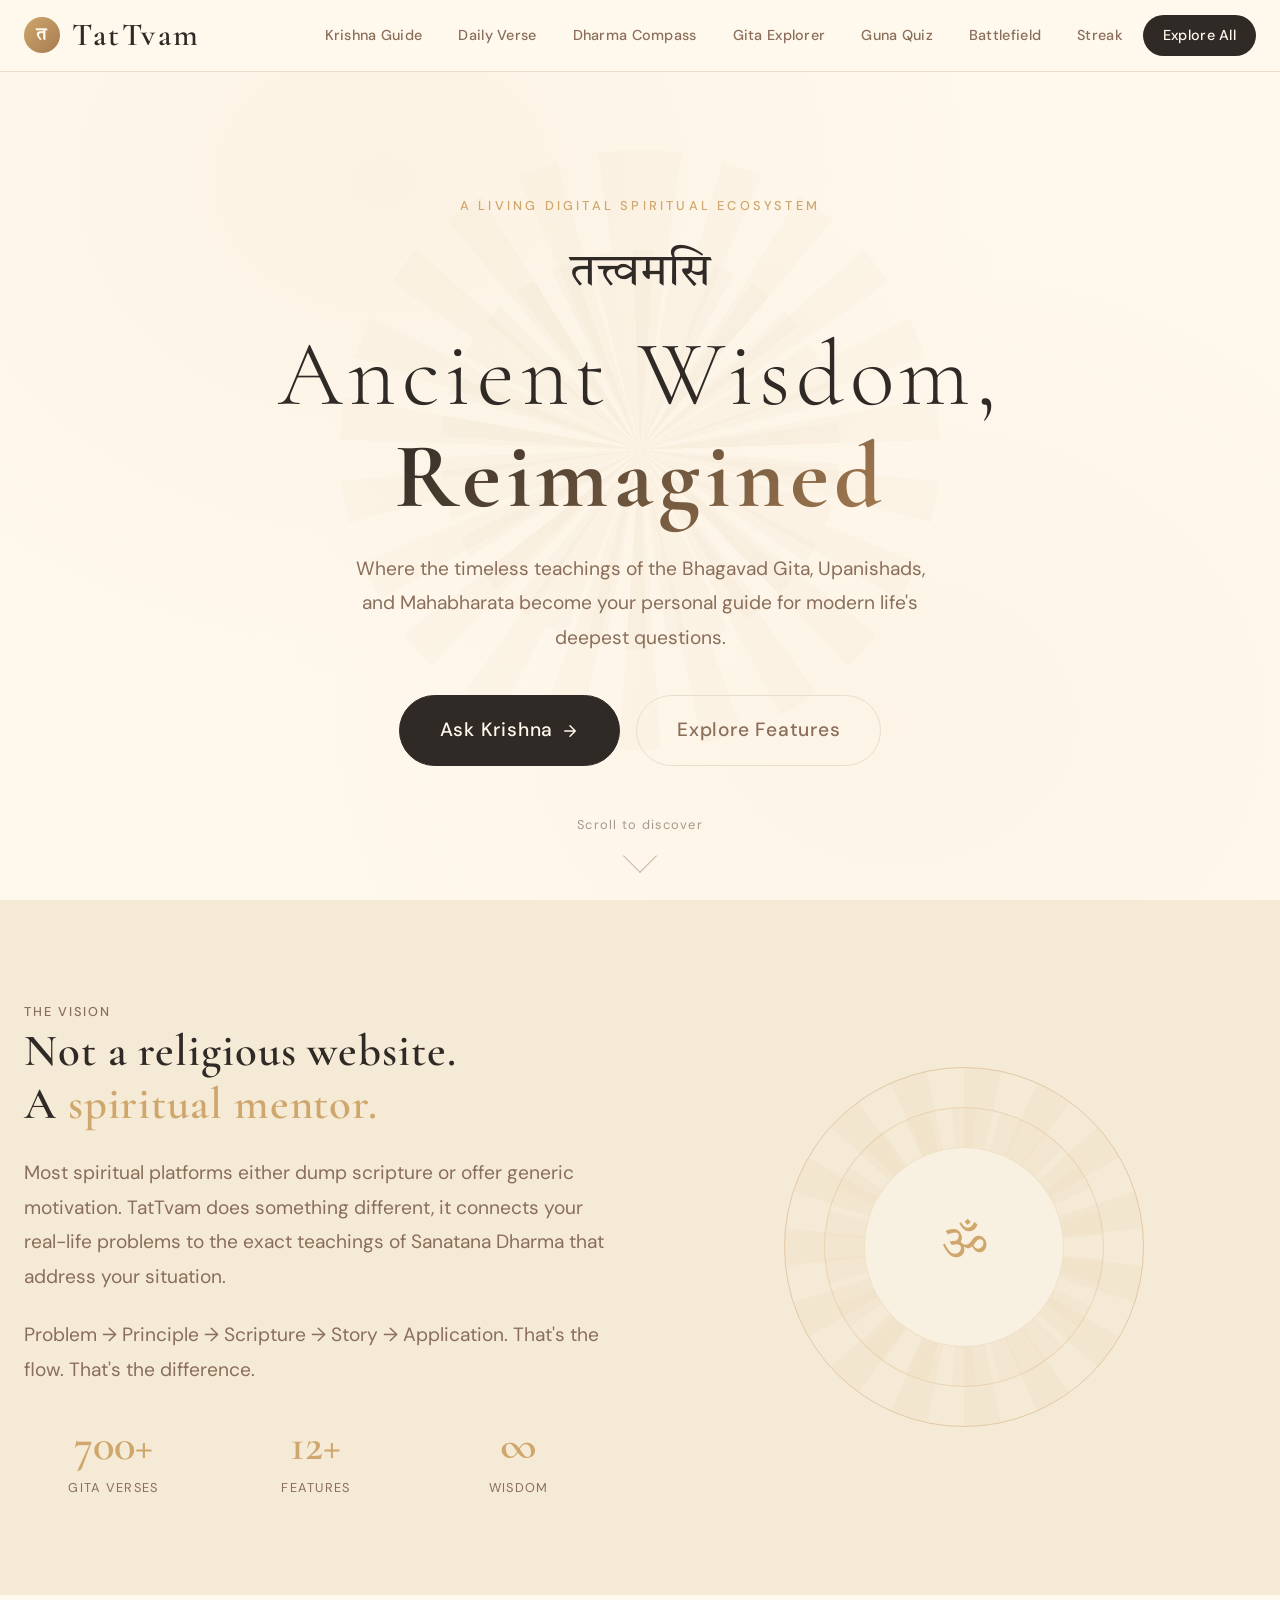
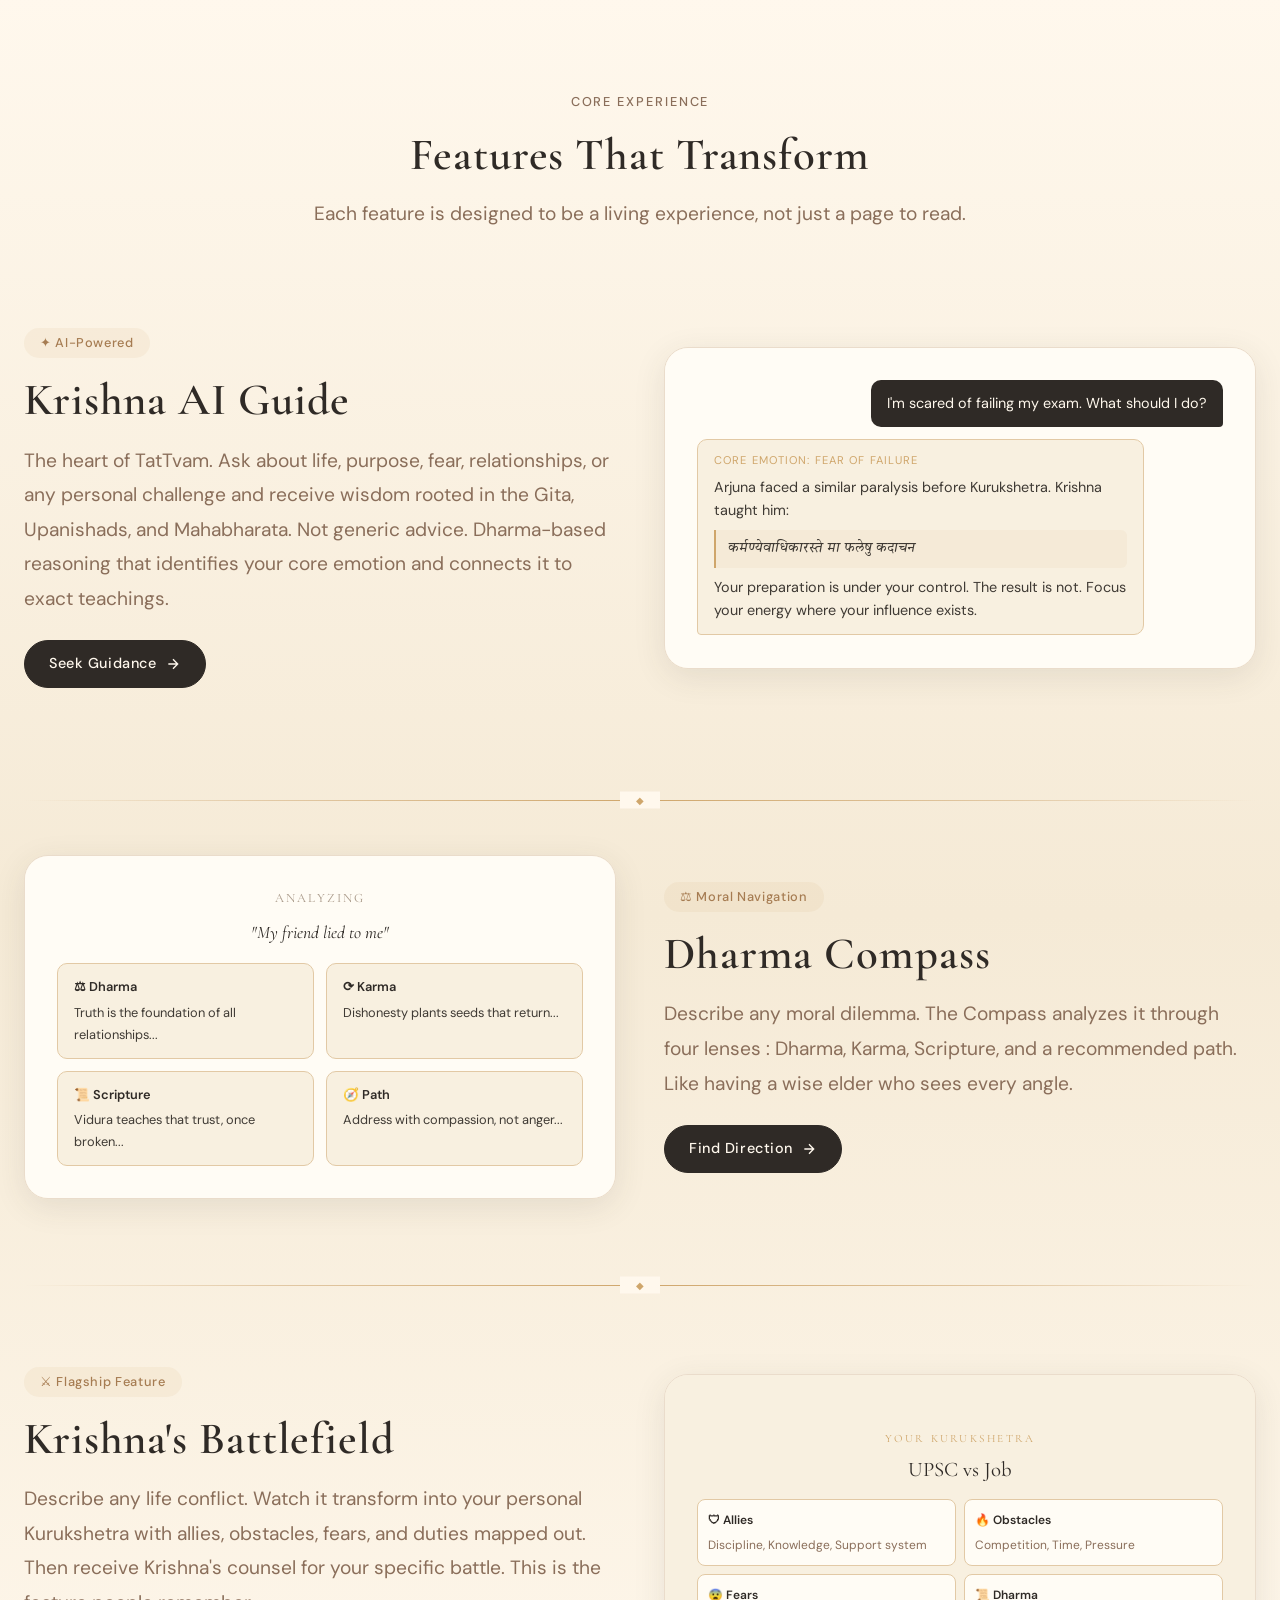
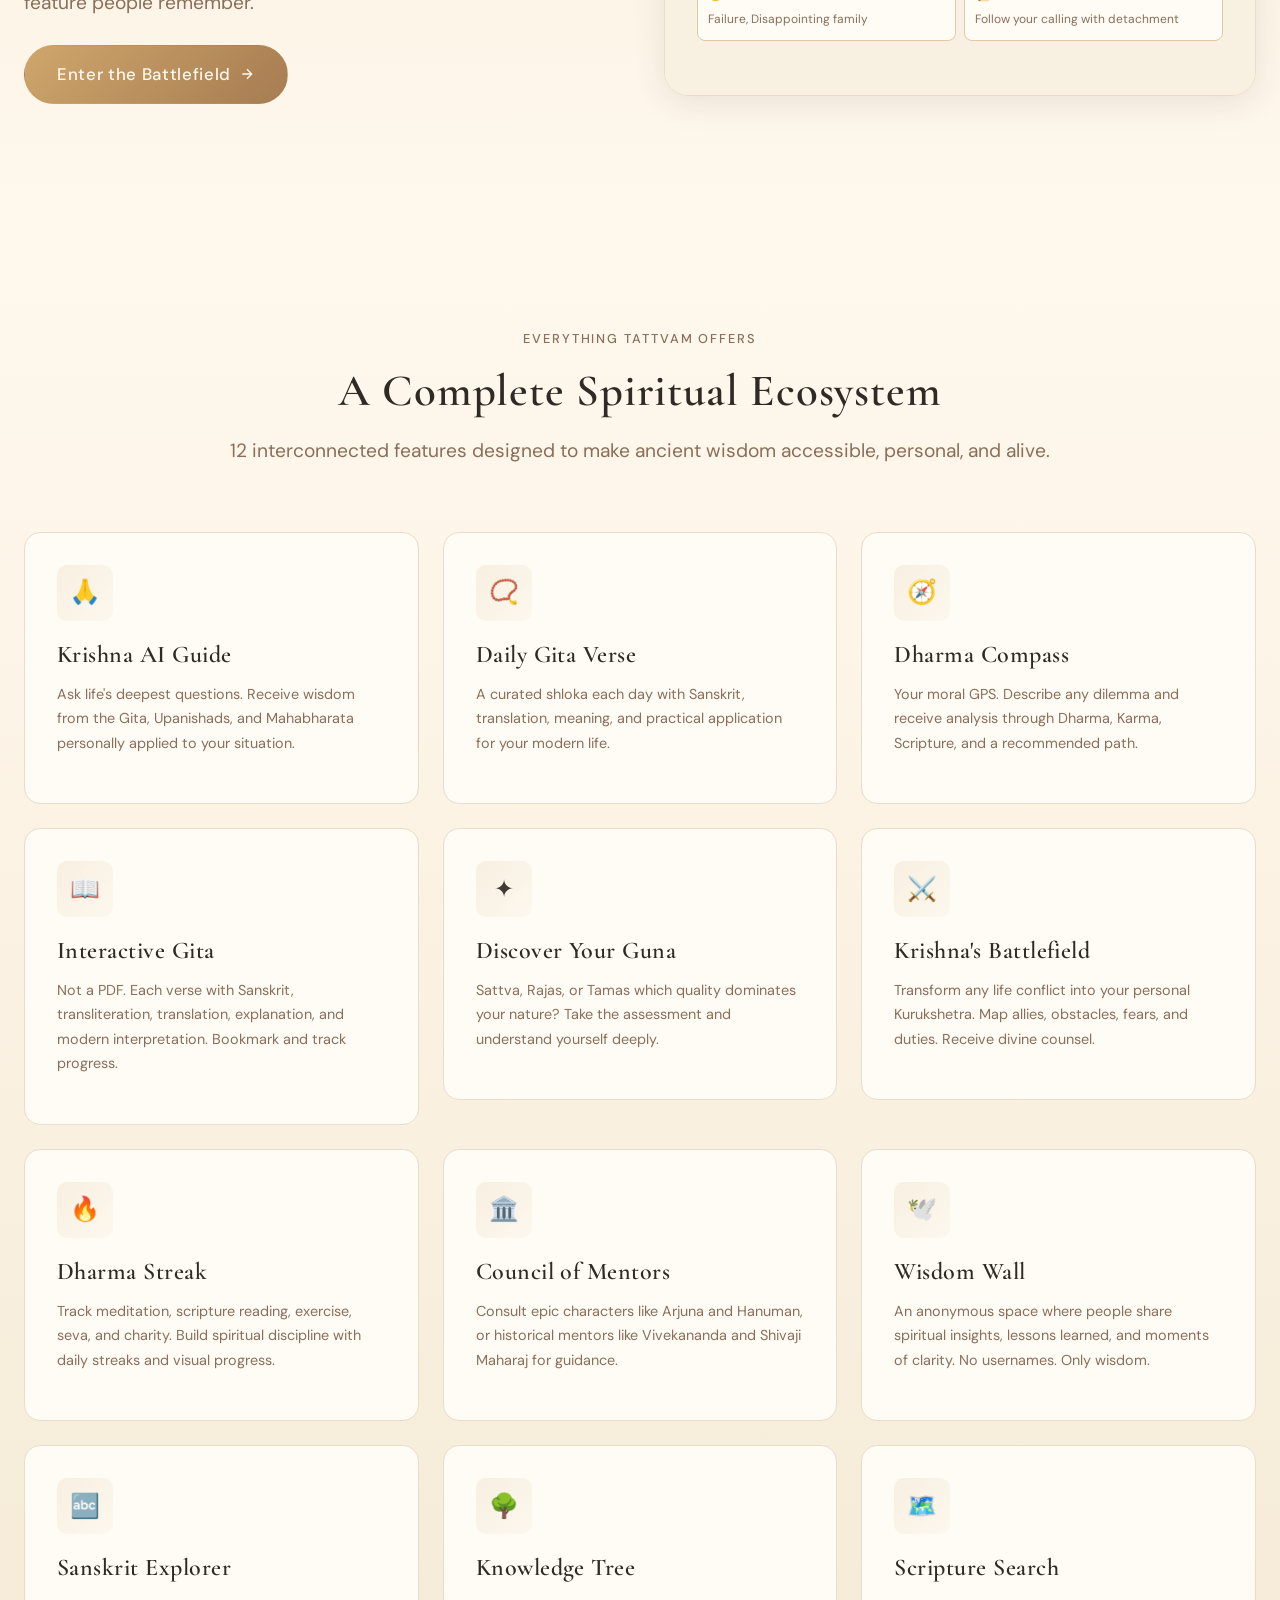
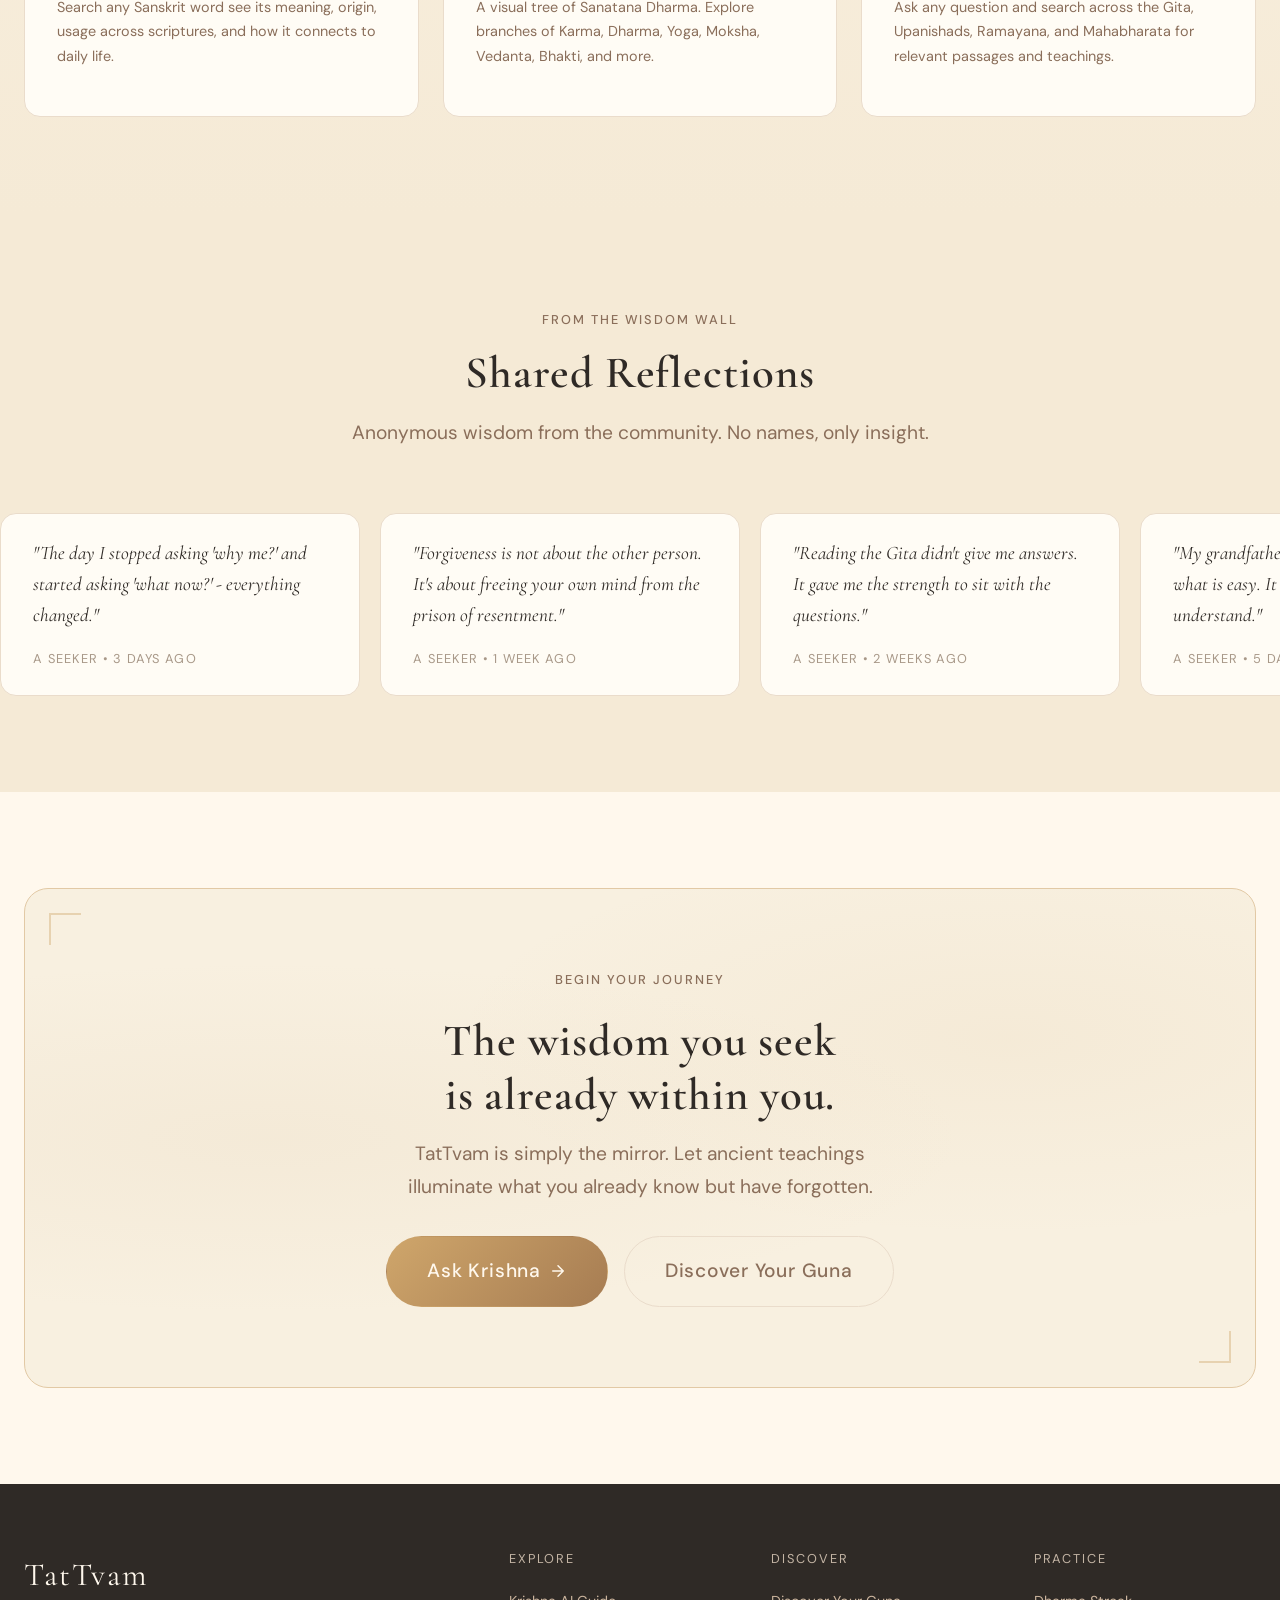
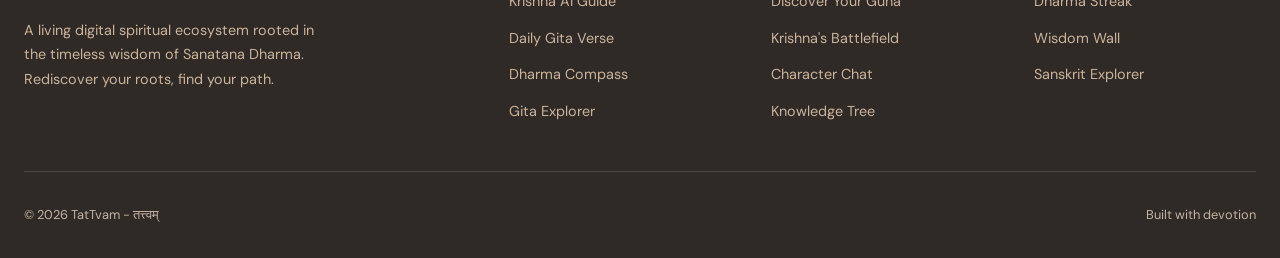
==== index.html @ 43a4ed94 "Trial Phase" ====
<!DOCTYPE html>
<html lang="en">
<head>
  <meta charset="UTF-8">
  <meta name="viewport" content="width=device-width, initial-scale=1.0">
  <title>TatTvam - A Living Digital Spiritual Ecosystem</title>
  <meta name="description" content="Rediscover the timeless wisdom of Sanatana Dharma through AI-powered spiritual guidance, interactive scriptures, and personal growth tools. TatTvam is your spiritual mentor grounded in Hindu philosophy.">
  <link rel="stylesheet" href="css/design-system.css">
  <link rel="stylesheet" href="css/components.css">
  <link rel="stylesheet" href="css/animations.css">
  <link rel="stylesheet" href="css/patterns.css">
  <link rel="stylesheet" href="css/pages/landing.css">
</head>
<body>

  <!-- SVG Filters -->
  <svg style="display:none">
    <filter id="parchment-texture">
      <feTurbulence type="fractalNoise" baseFrequency="0.03" numOctaves="4" seed="1"/>
      <feDiffuseLighting lighting-color="#F8F0E0" surfaceScale="1.5">
        <feDistantLight azimuth="75" elevation="55"/>
      </feDiffuseLighting>
    </filter>
  </svg>

  <!-- Navigation -->
  <nav class="nav" id="mainNav">
    <div class="nav-inner">
      <a href="index.html" class="nav-logo">
        <span class="logo-mark">त</span>
        TatTvam
      </a>
      <div class="nav-links">
        <a href="pages/krishna-guide.html" class="nav-link">Krishna Guide</a>
        <a href="pages/gita-verse.html" class="nav-link">Daily Verse</a>
        <a href="pages/dharma-compass.html" class="nav-link">Dharma Compass</a>
        <a href="pages/gita-explorer.html" class="nav-link">Gita Explorer</a>
        <a href="pages/guna-quiz.html" class="nav-link">Guna Quiz</a>
        <a href="pages/battlefield.html" class="nav-link">Battlefield</a>
        <a href="pages/dharma-streak.html" class="nav-link">Streak</a>
        <a href="#" class="nav-cta">Explore All</a>
      </div>
      <button class="nav-toggle" id="navToggle" aria-label="Toggle navigation">
        <span></span><span></span><span></span>
      </button>
    </div>
  </nav>

  <div class="mobile-menu" id="mobileMenu">
    <a href="pages/krishna-guide.html" class="nav-link">Krishna Guide</a>
    <a href="pages/gita-verse.html" class="nav-link">Daily Verse</a>
    <a href="pages/dharma-compass.html" class="nav-link">Dharma Compass</a>
    <a href="pages/gita-explorer.html" class="nav-link">Gita Explorer</a>
    <a href="pages/guna-quiz.html" class="nav-link">Guna Quiz</a>
    <a href="pages/battlefield.html" class="nav-link">Battlefield</a>
    <a href="pages/dharma-streak.html" class="nav-link">Streak</a>
    <a href="pages/character-chat.html" class="nav-link">Character Chat</a>
    <a href="pages/wisdom-wall.html" class="nav-link">Wisdom Wall</a>
    <a href="pages/sanskrit-explorer.html" class="nav-link">Sanskrit Explorer</a>
    <a href="pages/knowledge-tree.html" class="nav-link">Knowledge Tree</a>
  </div>

  <!-- ============ HERO ============ -->
  <section class="hero" id="hero">
    <div class="hero-mandala"></div>
    <div class="hero-mandala-inner"></div>

    <div class="hero-content">
      <span class="hero-label">A Living Digital Spiritual Ecosystem</span>

      <div class="hero-shloka">
        तत्त्वमसि
      </div>

      <h1 class="hero-title">
        Ancient Wisdom,<br><strong>Reimagined</strong>
      </h1>

      <p class="hero-subtitle">
        Where the timeless teachings of the Bhagavad Gita, Upanishads, and Mahabharata
        become your personal guide for modern life's deepest questions.
      </p>

      <div class="hero-actions">
        <a href="pages/krishna-guide.html" class="btn btn-primary btn-xl btn-round">
          Ask Krishna
          <svg width="18" height="18" viewBox="0 0 24 24" fill="none" stroke="currentColor" stroke-width="2" stroke-linecap="round" stroke-linejoin="round"><path d="M5 12h14M12 5l7 7-7 7"/></svg>
        </a>
        <a href="#features" class="btn btn-ghost btn-xl btn-round">
          Explore Features
        </a>
      </div>
    </div>

    <div class="hero-scroll-hint">
      <span>Scroll to discover</span>
      <div class="scroll-arrow"></div>
    </div>
  </section>

  <!-- ============ PHILOSOPHY ============ -->
  <section class="philosophy-section">
    <div class="container">
      <div class="philosophy-grid reveal">
        <div class="philosophy-text">
          <span class="text-label">The Vision</span>
          <h2>Not a religious website.<br>A <span class="text-gold">spiritual mentor.</span></h2>
          <p>
            Most spiritual platforms either dump scripture or offer generic motivation.
            TatTvam does something different, it connects your real-life problems to the
            exact teachings of Sanatana Dharma that address your situation.
          </p>
          <p>
            Problem → Principle → Scripture → Story → Application.
            That's the flow. That's the difference.
          </p>

          <div class="philosophy-stats">
            <div class="stat-item">
              <div class="stat-number">700+</div>
              <div class="stat-label">Gita Verses</div>
            </div>
            <div class="stat-item">
              <div class="stat-number">12+</div>
              <div class="stat-label">Features</div>
            </div>
            <div class="stat-item">
              <div class="stat-number">∞</div>
              <div class="stat-label">Wisdom</div>
            </div>
          </div>
        </div>

        <div class="philosophy-visual">
          <div class="philosophy-mandala-wrapper">
            <div class="mandala-outer"></div>
            <div class="mandala-middle"></div>
            <div class="mandala-inner">
              <span class="mandala-center-text">ॐ</span>
            </div>
          </div>
        </div>
      </div>
    </div>
  </section>

  <!-- ============ CORE FEATURES HIGHLIGHT ============ -->
  <section class="core-features-section" id="features">
    <div class="container">

      <div class="features-header reveal">
        <span class="text-label">Core Experience</span>
        <h2>Features That Transform</h2>
        <p>Each feature is designed to be a living experience, not just a page to read.</p>
      </div>

      <!-- Krishna AI Guide -->
      <div class="core-feature-row reveal">
        <div class="core-feature-text">
          <span class="core-feature-badge">✦ AI-Powered</span>
          <h3>Krishna AI Guide</h3>
          <p>
            The heart of TatTvam. Ask about life, purpose, fear, relationships, or any personal challenge and receive wisdom rooted in the Gita, Upanishads, and Mahabharata.
            Not generic advice. Dharma-based reasoning that identifies your core
            emotion and connects it to exact teachings.
          </p>
          <a href="pages/krishna-guide.html" class="btn btn-primary btn-round">
            Seek Guidance
            <svg width="16" height="16" viewBox="0 0 24 24" fill="none" stroke="currentColor" stroke-width="2"><path d="M5 12h14M12 5l7 7-7 7"/></svg>
          </a>
        </div>
        <div class="core-feature-preview reveal-right">
          <div class="core-feature-preview-inner">
            <div class="mini-chat">
              <div class="mini-chat-bubble mini-chat-user">
                I'm scared of failing my exam. What should I do?
              </div>
              <div class="mini-chat-bubble mini-chat-ai">
                <div style="font-size: 0.7rem; text-transform: uppercase; letter-spacing: 0.1em; color: var(--color-gold); margin-bottom: 6px;">Core Emotion: Fear of Failure</div>
                Arjuna faced a similar paralysis before Kurukshetra. Krishna taught him:
                <div style="background: rgba(207,166,107,0.08); border-left: 2px solid var(--color-gold); padding: 8px 12px; margin: 8px 0; border-radius: 0 6px 6px 0; font-family: var(--font-sanskrit); font-style: italic; font-size: 0.85rem;">
                  कर्मण्येवाधिकारस्ते मा फलेषु कदाचन
                </div>
                Your preparation is under your control. The result is not. Focus your energy where your influence exists.
              </div>
            </div>
          </div>
        </div>
      </div>

      <div class="divider-temple"></div>

      <!-- Dharma Compass -->
      <div class="core-feature-row reverse reveal">
        <div class="core-feature-text">
          <span class="core-feature-badge">⚖ Moral Navigation</span>
          <h3>Dharma Compass</h3>
          <p>
            Describe any moral dilemma. The Compass analyzes it through four lenses :
            Dharma, Karma, Scripture, and a recommended path.
            Like having a wise elder who sees every angle.
          </p>
          <a href="pages/dharma-compass.html" class="btn btn-primary btn-round">
            Find Direction
            <svg width="16" height="16" viewBox="0 0 24 24" fill="none" stroke="currentColor" stroke-width="2"><path d="M5 12h14M12 5l7 7-7 7"/></svg>
          </a>
        </div>
        <div class="core-feature-preview reveal-left">
          <div class="core-feature-preview-inner">
            <div style="text-align: center; margin-bottom: 16px;">
              <div style="font-family: var(--font-heading); font-size: 0.8rem; text-transform: uppercase; letter-spacing: 0.15em; color: var(--color-text-muted); margin-bottom: 8px;">Analyzing</div>
              <div style="font-family: var(--font-heading); font-size: 1.1rem; color: var(--color-text-dark); font-style: italic;">"My friend lied to me"</div>
            </div>
            <div class="mini-compass">
              <div class="mini-compass-card">
                <div class="mini-compass-card-title">⚖ Dharma</div>
                Truth is the foundation of all relationships...
              </div>
              <div class="mini-compass-card">
                <div class="mini-compass-card-title">⟳ Karma</div>
                Dishonesty plants seeds that return...
              </div>
              <div class="mini-compass-card">
                <div class="mini-compass-card-title">📜 Scripture</div>
                Vidura teaches that trust, once broken...
              </div>
              <div class="mini-compass-card">
                <div class="mini-compass-card-title">🧭 Path</div>
                Address with compassion, not anger...
              </div>
            </div>
          </div>
        </div>
      </div>

      <div class="divider-temple"></div>

      <!-- Krishna's Battlefield -->
      <div class="core-feature-row reveal">
        <div class="core-feature-text">
          <span class="core-feature-badge">⚔ Flagship Feature</span>
          <h3>Krishna's Battlefield</h3>
          <p>
            Describe any life conflict. Watch it transform into your personal Kurukshetra
            with allies, obstacles, fears, and duties mapped out.
            Then receive Krishna's counsel for your specific battle.
            This is the feature people remember.
          </p>
          <a href="pages/battlefield.html" class="btn btn-gold btn-round btn-lg">
            Enter the Battlefield
            <svg width="16" height="16" viewBox="0 0 24 24" fill="none" stroke="currentColor" stroke-width="2"><path d="M5 12h14M12 5l7 7-7 7"/></svg>
          </a>
        </div>
        <div class="core-feature-preview reveal-right">
          <div class="core-feature-preview-inner" style="background: var(--color-parchment);">
            <div style="text-align:center; margin-bottom: 12px;">
              <div style="font-family: var(--font-heading); font-size: 0.7rem; text-transform: uppercase; letter-spacing: 0.2em; color: var(--color-gold);">Your Kurukshetra</div>
              <div style="font-family: var(--font-heading); font-size: 1.3rem; color: var(--color-text-dark); margin-top: 4px;">UPSC vs Job</div>
            </div>
            <div style="display: grid; grid-template-columns: 1fr 1fr; gap: 8px; font-size: 0.75rem;">
              <div style="background: var(--color-warm-white); border: 1px solid var(--color-champagne); border-radius: 8px; padding: 10px;">
                <div style="font-weight: 600; color: var(--color-text-dark); margin-bottom: 4px;">🛡 Allies</div>
                <div style="color: var(--color-text-secondary);">Discipline, Knowledge, Support system</div>
              </div>
              <div style="background: var(--color-warm-white); border: 1px solid var(--color-champagne); border-radius: 8px; padding: 10px;">
                <div style="font-weight: 600; color: var(--color-text-dark); margin-bottom: 4px;">🔥 Obstacles</div>
                <div style="color: var(--color-text-secondary);">Competition, Time, Pressure</div>
              </div>
              <div style="background: var(--color-warm-white); border: 1px solid var(--color-champagne); border-radius: 8px; padding: 10px;">
                <div style="font-weight: 600; color: var(--color-text-dark); margin-bottom: 4px;">😨 Fears</div>
                <div style="color: var(--color-text-secondary);">Failure, Disappointing family</div>
              </div>
              <div style="background: var(--color-warm-white); border: 1px solid var(--color-champagne); border-radius: 8px; padding: 10px;">
                <div style="font-weight: 600; color: var(--color-text-dark); margin-bottom: 4px;">📜 Dharma</div>
                <div style="color: var(--color-text-secondary);">Follow your calling with detachment</div>
              </div>
            </div>
          </div>
        </div>
      </div>

    </div>
  </section>

  <!-- ============ ALL FEATURES GRID ============ -->
  <section class="features-section bg-gradient-warm" id="all-features">
    <div class="container">

      <div class="features-header reveal">
        <span class="text-label">Everything TatTvam Offers</span>
        <h2>A Complete Spiritual Ecosystem</h2>
        <p>12 interconnected features designed to make ancient wisdom accessible, personal, and alive.</p>
      </div>

      <div class="features-grid stagger">
        <a href="pages/krishna-guide.html" class="feature-card-link reveal">
          <div class="card-feature">
            <div class="card-icon">🙏</div>
            <h4 class="card-title">Krishna AI Guide</h4>
            <p class="card-desc">Ask life's deepest questions. Receive wisdom from the Gita, Upanishads, and Mahabharata personally applied to your situation.</p>
          </div>
        </a>

        <a href="pages/gita-verse.html" class="feature-card-link reveal">
          <div class="card-feature">
            <div class="card-icon">📿</div>
            <h4 class="card-title">Daily Gita Verse</h4>
            <p class="card-desc">A curated shloka each day with Sanskrit, translation, meaning, and practical application for your modern life.</p>
          </div>
        </a>

        <a href="pages/dharma-compass.html" class="feature-card-link reveal">
          <div class="card-feature">
            <div class="card-icon">🧭</div>
            <h4 class="card-title">Dharma Compass</h4>
            <p class="card-desc">Your moral GPS. Describe any dilemma and receive analysis through Dharma, Karma, Scripture, and a recommended path.</p>
          </div>
        </a>

        <a href="pages/gita-explorer.html" class="feature-card-link reveal">
          <div class="card-feature">
            <div class="card-icon">📖</div>
            <h4 class="card-title">Interactive Gita</h4>
            <p class="card-desc">Not a PDF. Each verse with Sanskrit, transliteration, translation, explanation, and modern interpretation. Bookmark and track progress.</p>
          </div>
        </a>

        <a href="pages/guna-quiz.html" class="feature-card-link reveal">
          <div class="card-feature">
            <div class="card-icon">✦</div>
            <h4 class="card-title">Discover Your Guna</h4>
            <p class="card-desc">Sattva, Rajas, or Tamas which quality dominates your nature? Take the assessment and understand yourself deeply.</p>
          </div>
        </a>

        <a href="pages/battlefield.html" class="feature-card-link reveal">
          <div class="card-feature">
            <div class="card-icon">⚔️</div>
            <h4 class="card-title">Krishna's Battlefield</h4>
            <p class="card-desc">Transform any life conflict into your personal Kurukshetra. Map allies, obstacles, fears, and duties. Receive divine counsel.</p>
          </div>
        </a>

        <a href="pages/dharma-streak.html" class="feature-card-link reveal">
          <div class="card-feature">
            <div class="card-icon">🔥</div>
            <h4 class="card-title">Dharma Streak</h4>
            <p class="card-desc">Track meditation, scripture reading, exercise, seva, and charity. Build spiritual discipline with daily streaks and visual progress.</p>
          </div>
        </a>

        <a href="pages/character-chat.html" class="feature-card-link reveal">
          <div class="card-feature">
            <div class="card-icon">🏛️</div>
            <h4 class="card-title">Council of Mentors</h4>
            <p class="card-desc">Consult epic characters like Arjuna and Hanuman, or historical mentors like Vivekananda and Shivaji Maharaj for guidance.</p>
          </div>
        </a>

        <a href="pages/wisdom-wall.html" class="feature-card-link reveal">
          <div class="card-feature">
            <div class="card-icon">🕊️</div>
            <h4 class="card-title">Wisdom Wall</h4>
            <p class="card-desc">An anonymous space where people share spiritual insights, lessons learned, and moments of clarity. No usernames. Only wisdom.</p>
          </div>
        </a>

        <a href="pages/sanskrit-explorer.html" class="feature-card-link reveal">
          <div class="card-feature">
            <div class="card-icon">🔤</div>
            <h4 class="card-title">Sanskrit Explorer</h4>
            <p class="card-desc">Search any Sanskrit word see its meaning, origin, usage across scriptures, and how it connects to daily life.</p>
          </div>
        </a>

        <a href="pages/knowledge-tree.html" class="feature-card-link reveal">
          <div class="card-feature">
            <div class="card-icon">🌳</div>
            <h4 class="card-title">Knowledge Tree</h4>
            <p class="card-desc">A visual tree of Sanatana Dharma. Explore branches of Karma, Dharma, Yoga, Moksha, Vedanta, Bhakti, and more.</p>
          </div>
        </a>

        <a href="pages/gita-explorer.html" class="feature-card-link reveal">
          <div class="card-feature">
            <div class="card-icon">🗺️</div>
            <h4 class="card-title">Scripture Search</h4>
            <p class="card-desc">Ask any question and search across the Gita, Upanishads, Ramayana, and Mahabharata for relevant passages and teachings.</p>
          </div>
        </a>
      </div>

    </div>
  </section>

  <!-- ============ WISDOM WALL PREVIEW ============ -->
  <section class="wisdom-preview">
    <div class="container" style="margin-bottom: var(--space-8);">
      <div class="features-header reveal">
        <span class="text-label">From the Wisdom Wall</span>
        <h2>Shared Reflections</h2>
        <p>Anonymous wisdom from the community. No names, only insight.</p>
      </div>
    </div>

    <div class="wisdom-scroll">
      <div class="wisdom-preview-card">
        <p>"The day I stopped asking 'why me?' and started asking 'what now?' - everything changed."</p>
        <span class="wisdom-meta">A seeker • 3 days ago</span>
      </div>
      <div class="wisdom-preview-card">
        <p>"Forgiveness is not about the other person. It's about freeing your own mind from the prison of resentment."</p>
        <span class="wisdom-meta">A seeker • 1 week ago</span>
      </div>
      <div class="wisdom-preview-card">
        <p>"Reading the Gita didn't give me answers. It gave me the strength to sit with the questions."</p>
        <span class="wisdom-meta">A seeker • 2 weeks ago</span>
      </div>
      <div class="wisdom-preview-card">
        <p>"My grandfather said: 'Dharma is not what is easy. It is what is right.' I finally understand."</p>
        <span class="wisdom-meta">A seeker • 5 days ago</span>
      </div>
      <div class="wisdom-preview-card">
        <p>"I used to think detachment meant not caring. Now I know it means caring without clinging."</p>
        <span class="wisdom-meta">A seeker • 4 days ago</span>
      </div>
      <div class="wisdom-preview-card">
        <p>"The biggest battle is not outside. It's the one between who you are and who you're afraid to become."</p>
        <span class="wisdom-meta">A seeker • 1 week ago</span>
      </div>
      <div class="wisdom-preview-card">
        <p>"Meditation taught me that silence is not empty. It's full of answers you're too busy to hear."</p>
        <span class="wisdom-meta">A seeker • 6 days ago</span>
      </div>
      <div class="wisdom-preview-card">
        <p>"Serve without counting. Give without remembering. Receive without forgetting. That is Karma Yoga."</p>
        <span class="wisdom-meta">A seeker • 2 days ago</span>
      </div>
      <!-- Duplicate for infinite scroll -->
      <div class="wisdom-preview-card">
        <p>"The day I stopped asking 'why me?' and started asking 'what now?' - everything changed."</p>
        <span class="wisdom-meta">A seeker • 3 days ago</span>
      </div>
      <div class="wisdom-preview-card">
        <p>"Forgiveness is not about the other person. It's about freeing your own mind from the prison of resentment."</p>
        <span class="wisdom-meta">A seeker • 1 week ago</span>
      </div>
      <div class="wisdom-preview-card">
        <p>"Reading the Gita didn't give me answers. It gave me the strength to sit with the questions."</p>
        <span class="wisdom-meta">A seeker • 2 weeks ago</span>
      </div>
      <div class="wisdom-preview-card">
        <p>"My grandfather said: 'Dharma is not what is easy. It is what is right.' I finally understand."</p>
        <span class="wisdom-meta">A seeker • 5 days ago</span>
      </div>
      <div class="wisdom-preview-card">
        <p>"I used to think detachment meant not caring. Now I know it means caring without clinging."</p>
        <span class="wisdom-meta">A seeker • 4 days ago</span>
      </div>
      <div class="wisdom-preview-card">
        <p>"The biggest battle is not outside. It's the one between who you are and who you're afraid to become."</p>
        <span class="wisdom-meta">A seeker • 1 week ago</span>
      </div>
      <div class="wisdom-preview-card">
        <p>"Meditation taught me that silence is not empty. It's full of answers you're too busy to hear."</p>
        <span class="wisdom-meta">A seeker • 6 days ago</span>
      </div>
      <div class="wisdom-preview-card">
        <p>"Serve without counting. Give without remembering. Receive without forgetting. That is Karma Yoga."</p>
        <span class="wisdom-meta">A seeker • 2 days ago</span>
      </div>
    </div>
  </section>

  <!-- ============ CTA ============ -->
  <section class="cta-section">
    <div class="container">
      <div class="cta-card reveal-scale">
        <span class="text-label" style="margin-bottom: var(--space-6); display: block;">Begin Your Journey</span>
        <h2>The wisdom you seek<br>is already within you.</h2>
        <p>TatTvam is simply the mirror. Let ancient teachings illuminate what you already know but have forgotten.</p>
        <div style="display: flex; gap: var(--space-4); justify-content: center; flex-wrap: wrap;">
          <a href="pages/krishna-guide.html" class="btn btn-gold btn-xl btn-round">
            Ask Krishna
            <svg width="18" height="18" viewBox="0 0 24 24" fill="none" stroke="currentColor" stroke-width="2" stroke-linecap="round" stroke-linejoin="round"><path d="M5 12h14M12 5l7 7-7 7"/></svg>
          </a>
          <a href="pages/guna-quiz.html" class="btn btn-ghost btn-xl btn-round">
            Discover Your Guna
          </a>
        </div>
      </div>
    </div>
  </section>

  <!-- ============ FOOTER ============ -->
  <footer class="footer">
    <div class="container">
      <div class="footer-grid">
        <div>
          <div class="footer-brand">TatTvam</div>
          <p class="footer-desc">A living digital spiritual ecosystem rooted in the timeless wisdom of Sanatana Dharma. Rediscover your roots, find your path.</p>
        </div>
        <div>
          <div class="footer-heading">Explore</div>
          <div class="footer-links">
            <a href="pages/krishna-guide.html">Krishna AI Guide</a>
            <a href="pages/gita-verse.html">Daily Gita Verse</a>
            <a href="pages/dharma-compass.html">Dharma Compass</a>
            <a href="pages/gita-explorer.html">Gita Explorer</a>
          </div>
        </div>
        <div>
          <div class="footer-heading">Discover</div>
          <div class="footer-links">
            <a href="pages/guna-quiz.html">Discover Your Guna</a>
            <a href="pages/battlefield.html">Krishna's Battlefield</a>
            <a href="pages/character-chat.html">Character Chat</a>
            <a href="pages/knowledge-tree.html">Knowledge Tree</a>
          </div>
        </div>
        <div>
          <div class="footer-heading">Practice</div>
          <div class="footer-links">
            <a href="pages/dharma-streak.html">Dharma Streak</a>
            <a href="pages/wisdom-wall.html">Wisdom Wall</a>
            <a href="pages/sanskrit-explorer.html">Sanskrit Explorer</a>
          </div>
        </div>
      </div>
      <div class="footer-bottom">
        <span>© 2026 TatTvam - तत्त्वम्</span>
        <span>Built with devotion</span>
      </div>
    </div>
  </footer>

  <script src="js/app.js"></script>
</body>
</html>
---- css/design-system.css ----
/* =============================================
   TATTVAM — Design System
   A Living Digital Spiritual Ecosystem
   ============================================= */

@import url('https://fonts.googleapis.com/css2?family=Cormorant+Garamond:ital,wght@0,300;0,400;0,500;0,600;0,700;1,300;1,400;1,500&family=DM+Sans:ital,wght@0,300;0,400;0,500;0,700;1,400&family=Tiro+Devanagari+Sanskrit:ital@0;1&display=swap');

/* ——— Root Design Tokens ——— */
:root {
  /* Backgrounds */
  --color-cream: #FFF8ED;
  --color-ivory: #F5EAD6;
  --color-linen: #F0E6D4;
  --color-parchment: #F8F0E0;
  --color-warm-white: #FFFCF5;

  /* Accents */
  --color-sandstone: #CBB49D;
  --color-champagne: #E2C9A5;
  --color-gold: #CFA66B;
  --color-bronze: #A67C52;
  --color-saffron: #D4943A;
  --color-terracotta: #C07850;

  /* Text */
  --color-text-primary: #3F3A34;
  --color-text-secondary: #8A6E5A;
  --color-text-dark: #2F2A26;
  --color-text-muted: #A89888;
  --color-text-light: #C4B5A5;

  /* Borders & Separators */
  --color-border-light: #EADCCB;
  --color-border-medium: #E2C9A5;
  --color-border-accent: #CBB49D;

  /* Functional */
  --color-success: #7A9E6A;
  --color-warning: #D4943A;
  --color-error: #C07850;

  /* Typography */
  --font-heading: 'Cormorant Garamond', 'Georgia', serif;
  --font-body: 'DM Sans', 'Helvetica Neue', sans-serif;
  --font-sanskrit: 'Tiro Devanagari Sanskrit', 'Noto Serif Devanagari', serif;

  /* Font sizes — fluid scale */
  --text-xs: clamp(0.7rem, 0.65rem + 0.25vw, 0.8rem);
  --text-sm: clamp(0.8rem, 0.75rem + 0.25vw, 0.9rem);
  --text-base: clamp(0.95rem, 0.9rem + 0.25vw, 1.05rem);
  --text-md: clamp(1.05rem, 1rem + 0.3vw, 1.2rem);
  --text-lg: clamp(1.2rem, 1.1rem + 0.5vw, 1.5rem);
  --text-xl: clamp(1.5rem, 1.3rem + 1vw, 2rem);
  --text-2xl: clamp(2rem, 1.7rem + 1.5vw, 2.8rem);
  --text-3xl: clamp(2.5rem, 2rem + 2.5vw, 4rem);
  --text-4xl: clamp(3rem, 2.5rem + 3vw, 5rem);
  --text-hero: clamp(3.5rem, 3rem + 3.5vw, 6rem);

  /* Spacing — 4px base grid */
  --space-1: 0.25rem;
  --space-2: 0.5rem;
  --space-3: 0.75rem;
  --space-4: 1rem;
  --space-5: 1.25rem;
  --space-6: 1.5rem;
  --space-8: 2rem;
  --space-10: 2.5rem;
  --space-12: 3rem;
  --space-16: 4rem;
  --space-20: 5rem;
  --space-24: 6rem;
  --space-32: 8rem;

  /* Border Radius */
  --radius-sm: 6px;
  --radius-md: 10px;
  --radius-lg: 16px;
  --radius-xl: 24px;
  --radius-full: 9999px;

  /* Shadows — warm undertone */
  --shadow-xs: 0 1px 3px rgba(63, 58, 52, 0.04);
  --shadow-sm: 0 2px 8px rgba(63, 58, 52, 0.06);
  --shadow-md: 0 4px 16px rgba(63, 58, 52, 0.08);
  --shadow-lg: 0 8px 32px rgba(63, 58, 52, 0.1);
  --shadow-xl: 0 16px 48px rgba(63, 58, 52, 0.12);
  --shadow-gold: 0 4px 20px rgba(207, 166, 107, 0.2);
  --shadow-inner: inset 0 2px 4px rgba(63, 58, 52, 0.04);
  --shadow-inner-gold: inset 0 0 30px rgba(207, 166, 107, 0.05);

  /* Easing */
  --ease-out-expo: cubic-bezier(0.16, 1, 0.3, 1);
  --ease-out-quart: cubic-bezier(0.25, 1, 0.5, 1);
  --ease-in-out: cubic-bezier(0.4, 0, 0.2, 1);
  --ease-spring: cubic-bezier(0.34, 1.56, 0.64, 1);

  /* Transitions */
  --transition-fast: 0.2s var(--ease-out-quart);
  --transition-base: 0.35s var(--ease-out-expo);
  --transition-slow: 0.6s var(--ease-out-expo);
  --transition-glacial: 1s var(--ease-out-expo);

  /* Z-index scale */
  --z-base: 0;
  --z-elevated: 10;
  --z-sticky: 100;
  --z-overlay: 500;
  --z-modal: 1000;
  --z-toast: 1500;

  /* Layout */
  --max-width: 1280px;
  --max-width-narrow: 800px;
  --max-width-wide: 1440px;
  --nav-height: 72px;
}

/* ——— Reset & Base ——— */
*,
*::before,
*::after {
  margin: 0;
  padding: 0;
  box-sizing: border-box;
}

html {
  scroll-behavior: smooth;
  -webkit-font-smoothing: antialiased;
  -moz-osx-font-smoothing: grayscale;
  text-rendering: optimizeLegibility;
}

body {
  font-family: var(--font-body);
  font-size: var(--text-base);
  font-weight: 400;
  color: var(--color-text-primary);
  background-color: var(--color-cream);
  line-height: 1.7;
  overflow-x: hidden;
  min-height: 100vh;
}

img,
video {
  max-width: 100%;
  height: auto;
  display: block;
}

a {
  color: var(--color-bronze);
  text-decoration: none;
  transition: color var(--transition-fast);
}

a:hover {
  color: var(--color-gold);
}

ul, ol {
  list-style: none;
}

button {
  font-family: inherit;
  cursor: pointer;
  border: none;
  background: none;
  font-size: inherit;
}

input,
textarea,
select {
  font-family: inherit;
  font-size: inherit;
  color: inherit;
}

::selection {
  background-color: rgba(207, 166, 107, 0.25);
  color: var(--color-text-dark);
}

/* ——— Typography ——— */
h1, h2, h3, h4, h5, h6 {
  font-family: var(--font-heading);
  color: var(--color-text-dark);
  line-height: 1.2;
  letter-spacing: 0.02em;
  font-weight: 600;
}

h1 { font-size: var(--text-3xl); }
h2 { font-size: var(--text-2xl); }
h3 { font-size: var(--text-xl); }
h4 { font-size: var(--text-lg); }
h5 { font-size: var(--text-md); }
h6 { font-size: var(--text-base); }

p {
  margin-bottom: var(--space-4);
  max-width: 68ch;
}

.text-inscription {
  font-family: var(--font-heading);
  text-transform: uppercase;
  letter-spacing: 0.2em;
  font-weight: 300;
  color: var(--color-text-dark);
}

.text-sanskrit {
  font-family: var(--font-sanskrit);
  font-style: italic;
  color: var(--color-text-secondary);
  font-size: 1.15em;
  line-height: 1.8;
}

.text-shloka {
  font-family: var(--font-sanskrit);
  font-size: var(--text-xl);
  line-height: 1.6;
  color: var(--color-text-dark);
  text-align: center;
  letter-spacing: 0.01em;
}

.text-muted {
  color: var(--color-text-muted);
  font-size: var(--text-sm);
}

.text-label {
  font-family: var(--font-body);
  text-transform: uppercase;
  letter-spacing: 0.15em;
  font-size: var(--text-xs);
  font-weight: 500;
  color: var(--color-text-secondary);
}

.text-gold {
  color: var(--color-gold);
}

.text-center { text-align: center; }

/* ——— Layout Utilities ——— */
.container {
  width: 100%;
  max-width: var(--max-width);
  margin: 0 auto;
  padding: 0 var(--space-6);
}

.container-narrow {
  max-width: var(--max-width-narrow);
}

.container-wide {
  max-width: var(--max-width-wide);
}

.section {
  padding: var(--space-24) 0;
}

.section-sm {
  padding: var(--space-16) 0;
}

.flex {
  display: flex;
}

.flex-center {
  display: flex;
  align-items: center;
  justify-content: center;
}

.flex-between {
  display: flex;
  align-items: center;
  justify-content: space-between;
}

.flex-col {
  flex-direction: column;
}

.flex-wrap {
  flex-wrap: wrap;
}

.gap-1 { gap: var(--space-1); }
.gap-2 { gap: var(--space-2); }
.gap-3 { gap: var(--space-3); }
.gap-4 { gap: var(--space-4); }
.gap-6 { gap: var(--space-6); }
.gap-8 { gap: var(--space-8); }
.gap-12 { gap: var(--space-12); }

.grid {
  display: grid;
}

.grid-2 {
  grid-template-columns: repeat(2, 1fr);
}

.grid-3 {
  grid-template-columns: repeat(3, 1fr);
}

.grid-4 {
  grid-template-columns: repeat(4, 1fr);
}

.grid-auto {
  grid-template-columns: repeat(auto-fill, minmax(300px, 1fr));
}

/* ——— Scrollbar ——— */
::-webkit-scrollbar {
  width: 8px;
}

::-webkit-scrollbar-track {
  background: var(--color-linen);
}

::-webkit-scrollbar-thumb {
  background: var(--color-sandstone);
  border-radius: var(--radius-full);
}

::-webkit-scrollbar-thumb:hover {
  background: var(--color-bronze);
}

/* ——— Accessibility ——— */
@media (prefers-reduced-motion: reduce) {
  *,
  *::before,
  *::after {
    animation-duration: 0.01ms !important;
    animation-iteration-count: 1 !important;
    transition-duration: 0.01ms !important;
    scroll-behavior: auto !important;
  }
}

.sr-only {
  position: absolute;
  width: 1px;
  height: 1px;
  padding: 0;
  margin: -1px;
  overflow: hidden;
  clip: rect(0, 0, 0, 0);
  white-space: nowrap;
  border-width: 0;
}

/* ——— Responsive ——— */
@media (max-width: 1024px) {
  .grid-4 {
    grid-template-columns: repeat(2, 1fr);
  }
  .grid-3 {
    grid-template-columns: repeat(2, 1fr);
  }
}

@media (max-width: 768px) {
  .grid-4,
  .grid-3,
  .grid-2 {
    grid-template-columns: 1fr;
  }

  .container {
    padding: 0 var(--space-4);
  }

  .section {
    padding: var(--space-16) 0;
  }

  :root {
    --nav-height: 64px;
  }

  .hide-mobile {
    display: none !important;
  }
}

@media (max-width: 480px) {
  .section {
    padding: var(--space-12) 0;
  }
}
---- css/components.css ----
/* =============================================
   TATTVAM — Component Library
   Reusable UI Components
   ============================================= */

/* ——— Navigation ——— */
.nav {
  position: fixed;
  top: 0;
  left: 0;
  right: 0;
  height: var(--nav-height);
  background: rgba(255, 248, 237, 0.85);
  backdrop-filter: blur(20px);
  -webkit-backdrop-filter: blur(20px);
  border-bottom: 1px solid var(--color-border-light);
  z-index: var(--z-sticky);
  transition: all var(--transition-base);
}

.nav.scrolled {
  box-shadow: var(--shadow-sm);
  background: rgba(255, 248, 237, 0.95);
}

.nav-inner {
  max-width: var(--max-width-wide);
  margin: 0 auto;
  padding: 0 var(--space-6);
  height: 100%;
  display: flex;
  align-items: center;
  justify-content: space-between;
}

.nav-logo {
  font-family: var(--font-heading);
  font-size: var(--text-xl);
  font-weight: 600;
  color: var(--color-text-dark);
  letter-spacing: 0.08em;
  text-decoration: none;
  display: flex;
  align-items: center;
  gap: var(--space-3);
}

.nav-logo .logo-mark {
  width: 36px;
  height: 36px;
  background: linear-gradient(135deg, var(--color-gold), var(--color-bronze));
  border-radius: 50%;
  display: flex;
  align-items: center;
  justify-content: center;
  font-family: var(--font-sanskrit);
  font-size: 1.1rem;
  color: var(--color-cream);
  font-style: normal;
}

.nav-links {
  display: flex;
  align-items: center;
  gap: var(--space-1);
}

.nav-link {
  padding: var(--space-2) var(--space-4);
  font-size: var(--text-sm);
  font-weight: 500;
  color: var(--color-text-secondary);
  border-radius: var(--radius-md);
  transition: all var(--transition-fast);
  text-decoration: none;
  letter-spacing: 0.02em;
}

.nav-link:hover {
  color: var(--color-text-dark);
  background: rgba(207, 166, 107, 0.08);
}

.nav-link.active {
  color: var(--color-text-dark);
  background: rgba(207, 166, 107, 0.12);
}

.nav-cta {
  padding: var(--space-2) var(--space-5);
  background: var(--color-text-dark);
  color: var(--color-cream);
  font-size: var(--text-sm);
  font-weight: 500;
  border-radius: var(--radius-full);
  transition: all var(--transition-base);
  text-decoration: none;
  letter-spacing: 0.02em;
}

.nav-cta:hover {
  background: var(--color-gold);
  color: var(--color-cream);
  box-shadow: var(--shadow-gold);
}

/* Mobile nav */
.nav-toggle {
  display: none;
  width: 40px;
  height: 40px;
  align-items: center;
  justify-content: center;
  flex-direction: column;
  gap: 5px;
  cursor: pointer;
  background: none;
  border: none;
}

.nav-toggle span {
  display: block;
  width: 22px;
  height: 2px;
  background: var(--color-text-dark);
  border-radius: 2px;
  transition: all var(--transition-fast);
}

.nav-toggle.active span:nth-child(1) {
  transform: rotate(45deg) translate(5px, 5px);
}

.nav-toggle.active span:nth-child(2) {
  opacity: 0;
}

.nav-toggle.active span:nth-child(3) {
  transform: rotate(-45deg) translate(5px, -5px);
}

.mobile-menu {
  display: none;
  position: fixed;
  top: var(--nav-height);
  left: 0;
  right: 0;
  bottom: 0;
  background: var(--color-cream);
  z-index: var(--z-overlay);
  padding: var(--space-8);
  flex-direction: column;
  gap: var(--space-2);
}

.mobile-menu.open {
  display: flex;
}

.mobile-menu .nav-link {
  font-size: var(--text-lg);
  padding: var(--space-4);
}

@media (max-width: 1024px) {
  .nav-links {
    display: none;
  }
  .nav-toggle {
    display: flex;
  }
}

/* ——— Buttons ——— */
.btn {
  display: inline-flex;
  align-items: center;
  justify-content: center;
  gap: var(--space-2);
  padding: var(--space-3) var(--space-6);
  font-family: var(--font-body);
  font-size: var(--text-sm);
  font-weight: 500;
  letter-spacing: 0.04em;
  border-radius: var(--radius-md);
  transition: all var(--transition-base);
  cursor: pointer;
  border: 1px solid transparent;
  text-decoration: none;
  line-height: 1.5;
  white-space: nowrap;
}

.btn-primary {
  background: var(--color-text-dark);
  color: var(--color-cream);
  border-color: var(--color-text-dark);
}

.btn-primary:hover {
  background: var(--color-gold);
  border-color: var(--color-gold);
  color: var(--color-cream);
  box-shadow: var(--shadow-gold);
  transform: translateY(-1px);
}

.btn-gold {
  background: linear-gradient(135deg, var(--color-gold), var(--color-bronze));
  color: var(--color-cream);
}

.btn-gold:hover {
  box-shadow: var(--shadow-gold);
  transform: translateY(-2px);
}

.btn-secondary {
  background: var(--color-ivory);
  color: var(--color-text-dark);
  border-color: var(--color-border-medium);
}

.btn-secondary:hover {
  background: var(--color-champagne);
  border-color: var(--color-sandstone);
  transform: translateY(-1px);
}

.btn-ghost {
  background: transparent;
  color: var(--color-text-secondary);
  border-color: var(--color-border-light);
}

.btn-ghost:hover {
  color: var(--color-text-dark);
  border-color: var(--color-sandstone);
  background: rgba(207, 166, 107, 0.06);
}

.btn-lg {
  padding: var(--space-4) var(--space-8);
  font-size: var(--text-base);
  border-radius: var(--radius-lg);
}

.btn-xl {
  padding: var(--space-5) var(--space-10);
  font-size: var(--text-md);
  border-radius: var(--radius-lg);
}

.btn-sm {
  padding: var(--space-2) var(--space-4);
  font-size: var(--text-xs);
}

.btn-icon {
  width: 44px;
  height: 44px;
  padding: 0;
  border-radius: var(--radius-md);
}

.btn-round {
  border-radius: var(--radius-full);
}

/* ——— Cards ——— */
.card {
  background: var(--color-warm-white);
  border: 1px solid var(--color-border-light);
  border-radius: var(--radius-lg);
  padding: var(--space-8);
  transition: all var(--transition-base);
}

.card:hover {
  box-shadow: var(--shadow-md);
  transform: translateY(-3px);
  border-color: var(--color-champagne);
}

.card-manuscript {
  background-color: var(--color-parchment);
  background-image:
    radial-gradient(ellipse at 20% 50%, rgba(210, 180, 140, 0.12) 0%, transparent 50%),
    radial-gradient(ellipse at 80% 20%, rgba(210, 180, 140, 0.08) 0%, transparent 40%),
    radial-gradient(ellipse at 60% 80%, rgba(194, 164, 128, 0.1) 0%, transparent 45%);
  border: 1px solid var(--color-champagne);
  border-radius: var(--radius-lg);
  padding: var(--space-8);
  box-shadow: var(--shadow-inner), var(--shadow-sm);
  position: relative;
}

.card-elevated {
  background: var(--color-warm-white);
  border: 1px solid var(--color-border-light);
  border-radius: var(--radius-lg);
  padding: var(--space-8);
  box-shadow: var(--shadow-md);
}

.card-elevated:hover {
  box-shadow: var(--shadow-lg);
  transform: translateY(-4px);
}

.card-glass {
  background: rgba(255, 252, 245, 0.6);
  backdrop-filter: blur(12px);
  -webkit-backdrop-filter: blur(12px);
  border: 1px solid rgba(226, 201, 165, 0.4);
  border-radius: var(--radius-lg);
  padding: var(--space-8);
}

.card-ornate {
  position: relative;
  background: var(--color-warm-white);
  border: 1px solid var(--color-champagne);
  border-radius: var(--radius-lg);
  padding: var(--space-10);
}

.card-ornate::before,
.card-ornate::after {
  content: '';
  position: absolute;
  width: 24px;
  height: 24px;
  border-color: var(--color-gold);
  border-style: solid;
  opacity: 0.6;
}

.card-ornate::before {
  top: 12px;
  left: 12px;
  border-width: 2px 0 0 2px;
}

.card-ornate::after {
  bottom: 12px;
  right: 12px;
  border-width: 0 2px 2px 0;
}

.card-feature {
  background: var(--color-warm-white);
  border: 1px solid var(--color-border-light);
  border-radius: var(--radius-lg);
  padding: var(--space-8);
  transition: all var(--transition-base);
  position: relative;
  overflow: hidden;
}

.card-feature::before {
  content: '';
  position: absolute;
  top: 0;
  left: 0;
  right: 0;
  height: 3px;
  background: linear-gradient(90deg, var(--color-gold), var(--color-champagne), var(--color-gold));
  opacity: 0;
  transition: opacity var(--transition-base);
}

.card-feature:hover {
  box-shadow: var(--shadow-lg);
  transform: translateY(-6px);
  border-color: var(--color-champagne);
}

.card-feature:hover::before {
  opacity: 1;
}

.card-icon {
  width: 56px;
  height: 56px;
  background: linear-gradient(135deg, rgba(207, 166, 107, 0.15), rgba(207, 166, 107, 0.05));
  border-radius: var(--radius-md);
  display: flex;
  align-items: center;
  justify-content: center;
  font-size: 1.5rem;
  margin-bottom: var(--space-5);
}

.card-title {
  font-family: var(--font-heading);
  font-size: var(--text-lg);
  font-weight: 600;
  color: var(--color-text-dark);
  margin-bottom: var(--space-3);
}

.card-desc {
  color: var(--color-text-secondary);
  font-size: var(--text-sm);
  line-height: 1.7;
}

/* ——— Inputs ——— */
.input-group {
  position: relative;
  width: 100%;
}

.input {
  width: 100%;
  padding: var(--space-4) var(--space-5);
  background: var(--color-warm-white);
  border: 1.5px solid var(--color-border-light);
  border-radius: var(--radius-md);
  color: var(--color-text-primary);
  font-size: var(--text-base);
  transition: all var(--transition-fast);
  outline: none;
}

.input:focus {
  border-color: var(--color-gold);
  box-shadow: 0 0 0 3px rgba(207, 166, 107, 0.1);
}

.input::placeholder {
  color: var(--color-text-muted);
}

.input-lg {
  padding: var(--space-5) var(--space-6);
  font-size: var(--text-md);
  border-radius: var(--radius-lg);
}

.textarea {
  width: 100%;
  padding: var(--space-5);
  background: var(--color-warm-white);
  border: 1.5px solid var(--color-border-light);
  border-radius: var(--radius-lg);
  color: var(--color-text-primary);
  font-size: var(--text-base);
  transition: all var(--transition-fast);
  outline: none;
  resize: vertical;
  min-height: 120px;
  line-height: 1.7;
  font-family: var(--font-body);
}

.textarea:focus {
  border-color: var(--color-gold);
  box-shadow: 0 0 0 3px rgba(207, 166, 107, 0.1);
}

/* ——— Chat Bubbles ——— */
.chat-container {
  display: flex;
  flex-direction: column;
  gap: var(--space-5);
  padding: var(--space-6);
}

.chat-bubble {
  max-width: 80%;
  padding: var(--space-4) var(--space-6);
  border-radius: var(--radius-lg);
  line-height: 1.7;
  font-size: var(--text-sm);
}

.chat-bubble-user {
  align-self: flex-end;
  background: var(--color-text-dark);
  color: var(--color-cream);
  border-bottom-right-radius: var(--radius-sm);
}

.chat-bubble-ai {
  align-self: flex-start;
  background: var(--color-warm-white);
  border: 1px solid var(--color-border-light);
  color: var(--color-text-primary);
  border-bottom-left-radius: var(--radius-sm);
}

.chat-bubble-ai .shloka-inline {
  background: var(--color-parchment);
  border-left: 3px solid var(--color-gold);
  padding: var(--space-3) var(--space-4);
  margin: var(--space-3) 0;
  border-radius: 0 var(--radius-sm) var(--radius-sm) 0;
  font-family: var(--font-sanskrit);
  font-style: italic;
  color: var(--color-text-dark);
}

.chat-input-area {
  display: flex;
  align-items: flex-end;
  gap: var(--space-3);
  padding: var(--space-4) var(--space-6);
  background: var(--color-warm-white);
  border-top: 1px solid var(--color-border-light);
}

.chat-input {
  flex: 1;
  padding: var(--space-3) var(--space-5);
  background: var(--color-cream);
  border: 1.5px solid var(--color-border-light);
  border-radius: var(--radius-full);
  outline: none;
  font-size: var(--text-sm);
  transition: all var(--transition-fast);
}

.chat-input:focus {
  border-color: var(--color-gold);
}

.chat-send-btn {
  width: 44px;
  height: 44px;
  background: var(--color-text-dark);
  color: var(--color-cream);
  border: none;
  border-radius: 50%;
  display: flex;
  align-items: center;
  justify-content: center;
  cursor: pointer;
  transition: all var(--transition-fast);
  flex-shrink: 0;
}

.chat-send-btn:hover {
  background: var(--color-gold);
  box-shadow: var(--shadow-gold);
}

/* ——— Badges ——— */
.badge {
  display: inline-flex;
  align-items: center;
  gap: var(--space-1);
  padding: var(--space-1) var(--space-3);
  font-size: var(--text-xs);
  font-weight: 500;
  border-radius: var(--radius-full);
  letter-spacing: 0.04em;
}

.badge-gold {
  background: rgba(207, 166, 107, 0.15);
  color: var(--color-bronze);
}

.badge-saffron {
  background: rgba(212, 148, 58, 0.12);
  color: var(--color-saffron);
}

.badge-sandstone {
  background: rgba(203, 180, 157, 0.2);
  color: var(--color-text-secondary);
}

/* ——— Progress ——— */
.progress-bar {
  width: 100%;
  height: 6px;
  background: var(--color-linen);
  border-radius: var(--radius-full);
  overflow: hidden;
}

.progress-fill {
  height: 100%;
  background: linear-gradient(90deg, var(--color-gold), var(--color-saffron));
  border-radius: var(--radius-full);
  transition: width 0.8s var(--ease-out-expo);
}

/* ——— Verse Display ——— */
.verse-block {
  background: var(--color-parchment);
  border: 1px solid var(--color-champagne);
  border-radius: var(--radius-lg);
  padding: var(--space-8) var(--space-10);
  text-align: center;
  position: relative;
  overflow: hidden;
}

.verse-block::before {
  content: '"';
  position: absolute;
  top: -10px;
  left: 20px;
  font-family: var(--font-heading);
  font-size: 8rem;
  color: rgba(207, 166, 107, 0.1);
  line-height: 1;
}

.verse-sanskrit {
  font-family: var(--font-sanskrit);
  font-size: var(--text-xl);
  color: var(--color-text-dark);
  line-height: 1.8;
  margin-bottom: var(--space-6);
}

.verse-transliteration {
  font-family: var(--font-heading);
  font-style: italic;
  font-size: var(--text-base);
  color: var(--color-text-secondary);
  margin-bottom: var(--space-6);
  letter-spacing: 0.02em;
}

.verse-translation {
  font-size: var(--text-md);
  color: var(--color-text-primary);
  line-height: 1.8;
  max-width: 600px;
  margin: 0 auto;
}

.verse-reference {
  font-size: var(--text-xs);
  color: var(--color-text-muted);
  text-transform: uppercase;
  letter-spacing: 0.15em;
  margin-top: var(--space-6);
}

/* ——— Quote Block ——— */
.quote-block {
  border-left: 3px solid var(--color-gold);
  padding: var(--space-4) var(--space-6);
  background: rgba(207, 166, 107, 0.04);
  border-radius: 0 var(--radius-md) var(--radius-md) 0;
}

.quote-block p {
  font-family: var(--font-heading);
  font-size: var(--text-lg);
  font-style: italic;
  color: var(--color-text-dark);
  line-height: 1.6;
}

/* ——— Modal ——— */
.modal-overlay {
  position: fixed;
  inset: 0;
  background: rgba(47, 42, 38, 0.5);
  backdrop-filter: blur(8px);
  -webkit-backdrop-filter: blur(8px);
  z-index: var(--z-modal);
  display: none;
  align-items: center;
  justify-content: center;
  padding: var(--space-6);
}

.modal-overlay.open {
  display: flex;
}

.modal {
  background: var(--color-cream);
  border-radius: var(--radius-xl);
  padding: var(--space-10);
  max-width: 560px;
  width: 100%;
  box-shadow: var(--shadow-xl);
  position: relative;
}

.modal-close {
  position: absolute;
  top: var(--space-5);
  right: var(--space-5);
  width: 36px;
  height: 36px;
  display: flex;
  align-items: center;
  justify-content: center;
  border-radius: 50%;
  background: var(--color-linen);
  color: var(--color-text-secondary);
  cursor: pointer;
  transition: all var(--transition-fast);
  border: none;
  font-size: 1.1rem;
}

.modal-close:hover {
  background: var(--color-champagne);
  color: var(--color-text-dark);
}

/* ——— Tabs ——— */
.tabs {
  display: flex;
  gap: var(--space-1);
  border-bottom: 1px solid var(--color-border-light);
  padding-bottom: 0;
}

.tab {
  padding: var(--space-3) var(--space-5);
  font-size: var(--text-sm);
  font-weight: 500;
  color: var(--color-text-secondary);
  border: none;
  background: none;
  cursor: pointer;
  transition: all var(--transition-fast);
  border-bottom: 2px solid transparent;
  margin-bottom: -1px;
}

.tab:hover {
  color: var(--color-text-dark);
}

.tab.active {
  color: var(--color-text-dark);
  border-bottom-color: var(--color-gold);
}

/* ——— Chip / Tag ——— */
.chip {
  display: inline-flex;
  align-items: center;
  gap: var(--space-2);
  padding: var(--space-2) var(--space-4);
  background: var(--color-ivory);
  border: 1px solid var(--color-border-light);
  border-radius: var(--radius-full);
  font-size: var(--text-xs);
  color: var(--color-text-secondary);
  cursor: pointer;
  transition: all var(--transition-fast);
  white-space: nowrap;
}

.chip:hover {
  background: var(--color-champagne);
  color: var(--color-text-dark);
  border-color: var(--color-sandstone);
}

.chip.active {
  background: var(--color-text-dark);
  color: var(--color-cream);
  border-color: var(--color-text-dark);
}

/* ——— Dividers ——— */
.divider {
  width: 100%;
  height: 1px;
  background: var(--color-border-light);
  margin: var(--space-8) 0;
}

.divider-temple {
  width: 100%;
  height: 1px;
  background: linear-gradient(
    90deg,
    transparent 0%,
    var(--color-champagne) 20%,
    var(--color-gold) 50%,
    var(--color-champagne) 80%,
    transparent 100%
  );
  position: relative;
  margin: var(--space-12) 0;
}

.divider-temple::before {
  content: '◆';
  position: absolute;
  top: 50%;
  left: 50%;
  transform: translate(-50%, -50%);
  color: var(--color-gold);
  font-size: 10px;
  background: var(--color-cream);
  padding: 0 var(--space-4);
}

.divider-lotus {
  width: 100%;
  text-align: center;
  margin: var(--space-12) 0;
  position: relative;
}

.divider-lotus::before {
  content: '✦';
  font-size: 1.2rem;
  color: var(--color-gold);
  position: relative;
}

.divider-lotus::after {
  content: '';
  position: absolute;
  top: 50%;
  left: 0;
  right: 0;
  height: 1px;
  background: linear-gradient(
    90deg,
    transparent,
    var(--color-champagne) 30%,
    transparent 48%,
    transparent 52%,
    var(--color-champagne) 70%,
    transparent
  );
}

/* ——— Tooltip ——— */
.tooltip {
  position: relative;
}

.tooltip::after {
  content: attr(data-tooltip);
  position: absolute;
  bottom: calc(100% + 8px);
  left: 50%;
  transform: translateX(-50%) translateY(4px);
  padding: var(--space-2) var(--space-3);
  background: var(--color-text-dark);
  color: var(--color-cream);
  font-size: var(--text-xs);
  border-radius: var(--radius-sm);
  white-space: nowrap;
  opacity: 0;
  pointer-events: none;
  transition: all var(--transition-fast);
}

.tooltip:hover::after {
  opacity: 1;
  transform: translateX(-50%) translateY(0);
}

/* ——— Footer ——— */
.footer {
  background: var(--color-text-dark);
  color: var(--color-sandstone);
  padding: var(--space-16) 0 var(--space-8);
}

.footer a {
  color: var(--color-sandstone);
  transition: color var(--transition-fast);
}

.footer a:hover {
  color: var(--color-gold);
}

.footer-grid {
  display: grid;
  grid-template-columns: 2fr repeat(3, 1fr);
  gap: var(--space-10);
  margin-bottom: var(--space-12);
}

.footer-brand {
  font-family: var(--font-heading);
  font-size: var(--text-xl);
  color: var(--color-cream);
  margin-bottom: var(--space-4);
  letter-spacing: 0.06em;
}

.footer-desc {
  color: var(--color-sandstone);
  font-size: var(--text-sm);
  line-height: 1.7;
  max-width: 300px;
}

.footer-heading {
  font-family: var(--font-body);
  font-size: var(--text-xs);
  text-transform: uppercase;
  letter-spacing: 0.15em;
  color: var(--color-text-light);
  margin-bottom: var(--space-5);
}

.footer-links {
  display: flex;
  flex-direction: column;
  gap: var(--space-3);
}

.footer-links a {
  font-size: var(--text-sm);
}

.footer-bottom {
  border-top: 1px solid rgba(203, 180, 157, 0.2);
  padding-top: var(--space-8);
  display: flex;
  justify-content: space-between;
  align-items: center;
  font-size: var(--text-xs);
  color: var(--color-text-light);
}

@media (max-width: 768px) {
  .footer-grid {
    grid-template-columns: 1fr;
    gap: var(--space-8);
  }
}

/* ——— Page Header ——— */
.page-header {
  padding-top: calc(var(--nav-height) + var(--space-16));
  padding-bottom: var(--space-12);
  text-align: center;
}

.page-header .text-label {
  margin-bottom: var(--space-4);
  display: block;
}

.page-header h1 {
  margin-bottom: var(--space-4);
}

.page-header p {
  color: var(--color-text-secondary);
  font-size: var(--text-md);
  max-width: 600px;
  margin: 0 auto;
}

/* ——— Suggested Chips ——— */
.suggestion-chips {
  display: flex;
  flex-wrap: wrap;
  gap: var(--space-2);
  justify-content: center;
}

/* ——— Loading Spinner ——— */
.spinner {
  width: 32px;
  height: 32px;
  border: 3px solid var(--color-border-light);
  border-top-color: var(--color-gold);
  border-radius: 50%;
  animation: spin 0.8s linear infinite;
}

@keyframes spin {
  to { transform: rotate(360deg); }
}

.loading-dots {
  display: inline-flex;
  gap: 4px;
  align-items: center;
}

.loading-dots span {
  width: 6px;
  height: 6px;
  background: var(--color-sandstone);
  border-radius: 50%;
  animation: dotPulse 1.4s ease-in-out infinite;
}

.loading-dots span:nth-child(2) { animation-delay: 0.2s; }
.loading-dots span:nth-child(3) { animation-delay: 0.4s; }

@keyframes dotPulse {
  0%, 80%, 100% { opacity: 0.3; transform: scale(0.8); }
  40% { opacity: 1; transform: scale(1); }
}

/* ——— Empty State ——— */
.empty-state {
  text-align: center;
  padding: var(--space-16) var(--space-8);
  color: var(--color-text-muted);
}

.empty-state-icon {
  font-size: 3rem;
  margin-bottom: var(--space-4);
  opacity: 0.5;
}

.empty-state-title {
  font-family: var(--font-heading);
  font-size: var(--text-lg);
  color: var(--color-text-secondary);
  margin-bottom: var(--space-3);
}
---- css/animations.css ----
/* =============================================
   TATTVAM — Animations
   Smooth, elegant micro-animations
   ============================================= */

/* ——— Scroll Reveal ——— */
.reveal {
  opacity: 0;
  transform: translateY(30px);
  transition: opacity 0.8s var(--ease-out-expo), transform 0.8s var(--ease-out-expo);
}

.reveal.visible {
  opacity: 1;
  transform: translateY(0);
}

.reveal-left {
  opacity: 0;
  transform: translateX(-40px);
  transition: opacity 0.8s var(--ease-out-expo), transform 0.8s var(--ease-out-expo);
}

.reveal-left.visible {
  opacity: 1;
  transform: translateX(0);
}

.reveal-right {
  opacity: 0;
  transform: translateX(40px);
  transition: opacity 0.8s var(--ease-out-expo), transform 0.8s var(--ease-out-expo);
}

.reveal-right.visible {
  opacity: 1;
  transform: translateX(0);
}

.reveal-scale {
  opacity: 0;
  transform: scale(0.92);
  transition: opacity 0.8s var(--ease-out-expo), transform 0.8s var(--ease-out-expo);
}

.reveal-scale.visible {
  opacity: 1;
  transform: scale(1);
}

/* Stagger delays for grid children */
.stagger > :nth-child(1) { transition-delay: 0s; }
.stagger > :nth-child(2) { transition-delay: 0.08s; }
.stagger > :nth-child(3) { transition-delay: 0.16s; }
.stagger > :nth-child(4) { transition-delay: 0.24s; }
.stagger > :nth-child(5) { transition-delay: 0.32s; }
.stagger > :nth-child(6) { transition-delay: 0.40s; }
.stagger > :nth-child(7) { transition-delay: 0.48s; }
.stagger > :nth-child(8) { transition-delay: 0.56s; }
.stagger > :nth-child(9) { transition-delay: 0.64s; }
.stagger > :nth-child(10) { transition-delay: 0.72s; }
.stagger > :nth-child(11) { transition-delay: 0.80s; }
.stagger > :nth-child(12) { transition-delay: 0.88s; }

/* ——— Float / Breathing ——— */
@keyframes float {
  0%, 100% { transform: translateY(0); }
  50% { transform: translateY(-10px); }
}

@keyframes floatGentle {
  0%, 100% { transform: translateY(0) rotate(0deg); }
  33% { transform: translateY(-6px) rotate(0.3deg); }
  66% { transform: translateY(-3px) rotate(-0.3deg); }
}

@keyframes breathe {
  0%, 100% { transform: scale(1); opacity: 0.6; }
  50% { transform: scale(1.05); opacity: 1; }
}

@keyframes breatheSlow {
  0%, 100% { transform: scale(1); opacity: 0.4; }
  50% { transform: scale(1.02); opacity: 0.7; }
}

.float {
  animation: float 6s ease-in-out infinite;
}

.float-gentle {
  animation: floatGentle 8s ease-in-out infinite;
}

.float-slow {
  animation: float 12s ease-in-out infinite;
}

.breathe {
  animation: breathe 4s ease-in-out infinite;
}

.breathe-slow {
  animation: breatheSlow 6s ease-in-out infinite;
}

/* ——— Shimmer / Gold Text ——— */
@keyframes shimmer {
  0% { background-position: -200% center; }
  100% { background-position: 200% center; }
}

.text-shimmer {
  background: linear-gradient(
    90deg,
    var(--color-text-dark) 0%,
    var(--color-gold) 25%,
    var(--color-text-dark) 50%,
    var(--color-gold) 75%,
    var(--color-text-dark) 100%
  );
  background-size: 200% auto;
  -webkit-background-clip: text;
  background-clip: text;
  -webkit-text-fill-color: transparent;
  animation: shimmer 6s linear infinite;
}

/* ——— Typewriter ——— */
@keyframes typewriter {
  from { width: 0; }
  to { width: 100%; }
}

@keyframes blink {
  0%, 50% { border-color: var(--color-gold); }
  51%, 100% { border-color: transparent; }
}

.typewriter {
  overflow: hidden;
  white-space: nowrap;
  border-right: 2px solid var(--color-gold);
  animation:
    typewriter 3s steps(40) forwards,
    blink 0.8s infinite;
}

/* ——— Pulse ——— */
@keyframes pulse {
  0%, 100% { box-shadow: 0 0 0 0 rgba(207, 166, 107, 0.3); }
  50% { box-shadow: 0 0 0 12px rgba(207, 166, 107, 0); }
}

.pulse {
  animation: pulse 2.5s ease-in-out infinite;
}

/* ——— Rotate Mandala ——— */
@keyframes rotateSlow {
  from { transform: rotate(0deg); }
  to { transform: rotate(360deg); }
}

.rotate-slow {
  animation: rotateSlow 60s linear infinite;
}

.rotate-medium {
  animation: rotateSlow 30s linear infinite;
}

/* ——— Fade In Variants ——— */
@keyframes fadeIn {
  from { opacity: 0; }
  to { opacity: 1; }
}

@keyframes fadeInUp {
  from { opacity: 0; transform: translateY(20px); }
  to { opacity: 1; transform: translateY(0); }
}

@keyframes fadeInDown {
  from { opacity: 0; transform: translateY(-20px); }
  to { opacity: 1; transform: translateY(0); }
}

@keyframes fadeInScale {
  from { opacity: 0; transform: scale(0.9); }
  to { opacity: 1; transform: scale(1); }
}

.animate-fade-in {
  animation: fadeIn 0.6s var(--ease-out-expo) forwards;
}

.animate-fade-in-up {
  animation: fadeInUp 0.8s var(--ease-out-expo) forwards;
}

.animate-fade-in-down {
  animation: fadeInDown 0.8s var(--ease-out-expo) forwards;
}

.animate-fade-in-scale {
  animation: fadeInScale 0.6s var(--ease-out-expo) forwards;
}

/* Delay utilities */
.delay-100 { animation-delay: 0.1s; }
.delay-200 { animation-delay: 0.2s; }
.delay-300 { animation-delay: 0.3s; }
.delay-400 { animation-delay: 0.4s; }
.delay-500 { animation-delay: 0.5s; }
.delay-600 { animation-delay: 0.6s; }
.delay-800 { animation-delay: 0.8s; }
.delay-1000 { animation-delay: 1s; }

/* ——— Slide In ——— */
@keyframes slideInRight {
  from { transform: translateX(100%); opacity: 0; }
  to { transform: translateX(0); opacity: 1; }
}

@keyframes slideInLeft {
  from { transform: translateX(-100%); opacity: 0; }
  to { transform: translateX(0); opacity: 1; }
}

@keyframes slideInBottom {
  from { transform: translateY(100%); opacity: 0; }
  to { transform: translateY(0); opacity: 1; }
}

.animate-slide-right {
  animation: slideInRight 0.6s var(--ease-out-expo) forwards;
}

.animate-slide-left {
  animation: slideInLeft 0.6s var(--ease-out-expo) forwards;
}

.animate-slide-bottom {
  animation: slideInBottom 0.6s var(--ease-out-expo) forwards;
}

/* ——— Counter / Number Tick ——— */
@keyframes countUp {
  from { opacity: 0; transform: translateY(10px); }
  to { opacity: 1; transform: translateY(0); }
}

/* ——— Glow Ring (for meditation) ——— */
@keyframes glowRing {
  0%, 100% {
    box-shadow: 0 0 20px rgba(207, 166, 107, 0.1),
                0 0 40px rgba(207, 166, 107, 0.05);
  }
  50% {
    box-shadow: 0 0 30px rgba(207, 166, 107, 0.2),
                0 0 60px rgba(207, 166, 107, 0.1);
  }
}

.glow-ring {
  animation: glowRing 3s ease-in-out infinite;
}

/* ——— Progress Fill Animation ——— */
@keyframes fillProgress {
  from { width: 0; }
}

.animate-progress {
  animation: fillProgress 1.2s var(--ease-out-expo) forwards;
}

/* ——— Hover Interactions ——— */
.hover-lift {
  transition: transform var(--transition-base), box-shadow var(--transition-base);
}

.hover-lift:hover {
  transform: translateY(-4px);
  box-shadow: var(--shadow-lg);
}

.hover-glow {
  transition: box-shadow var(--transition-base);
}

.hover-glow:hover {
  box-shadow: var(--shadow-gold);
}

.hover-scale {
  transition: transform var(--transition-base);
}

.hover-scale:hover {
  transform: scale(1.03);
}

/* ——— Page Transitions ——— */
.page-enter {
  opacity: 0;
  animation: fadeInUp 0.6s var(--ease-out-expo) forwards;
}

/* ——— Ripple (for buttons) ——— */
@keyframes ripple {
  to {
    transform: scale(4);
    opacity: 0;
  }
}

.ripple-effect {
  position: relative;
  overflow: hidden;
}

.ripple-effect .ripple {
  position: absolute;
  border-radius: 50%;
  background: rgba(207, 166, 107, 0.3);
  transform: scale(0);
  animation: ripple 0.6s linear;
  pointer-events: none;
}

/* ——— Decorative Spin ——— */
@keyframes gentleSpin {
  0% { transform: rotate(0deg); }
  25% { transform: rotate(3deg); }
  75% { transform: rotate(-3deg); }
  100% { transform: rotate(0deg); }
}

.gentle-spin {
  animation: gentleSpin 8s ease-in-out infinite;
}
---- css/patterns.css ----
/* =============================================
   TATTVAM — Sacred Patterns & Motifs
   Temple architecture, mandala borders, textures
   ============================================= */

/* ——— SVG Parchment Texture (place SVG in HTML) ——— */
/* Use class="parchment" on elements that need manuscript feel */
.parchment {
  position: relative;
  background-color: var(--color-parchment);
}

.parchment::before {
  content: '';
  position: absolute;
  inset: 0;
  filter: url(#parchment-texture);
  opacity: 0.25;
  mix-blend-mode: multiply;
  pointer-events: none;
  z-index: 0;
}

.parchment > * {
  position: relative;
  z-index: 1;
}

/* ——— Pure CSS Parchment (no SVG) ——— */
.parchment-css {
  background-color: var(--color-parchment);
  background-image:
    radial-gradient(ellipse at 20% 50%, rgba(210, 180, 140, 0.12) 0%, transparent 50%),
    radial-gradient(ellipse at 80% 20%, rgba(210, 180, 140, 0.08) 0%, transparent 40%),
    radial-gradient(ellipse at 60% 80%, rgba(194, 164, 128, 0.1) 0%, transparent 45%),
    radial-gradient(ellipse at 40% 30%, rgba(180, 160, 130, 0.06) 0%, transparent 35%),
    linear-gradient(180deg, rgba(248, 240, 224, 1) 0%, rgba(240, 230, 212, 1) 50%, rgba(245, 234, 214, 1) 100%);
  box-shadow: inset 0 0 80px rgba(139, 119, 91, 0.06), inset 0 0 30px rgba(139, 119, 91, 0.04);
}

/* ——— Mandala Border System ——— */
.mandala-border {
  border: 1.5px solid var(--color-champagne);
  position: relative;
}

.mandala-border::before {
  content: '';
  position: absolute;
  inset: -6px;
  border: 1px solid rgba(226, 201, 165, 0.5);
  border-radius: inherit;
  pointer-events: none;
}

.mandala-border::after {
  content: '';
  position: absolute;
  inset: -12px;
  border: 1px solid rgba(203, 180, 157, 0.25);
  border-radius: inherit;
  pointer-events: none;
}

/* ——— Corner Ornaments ——— */
.ornate-corners {
  position: relative;
}

.ornate-corners::before,
.ornate-corners::after {
  content: '';
  position: absolute;
  width: 28px;
  height: 28px;
  border-color: var(--color-gold);
  border-style: solid;
  opacity: 0.5;
  transition: opacity var(--transition-base);
}

.ornate-corners::before {
  top: -1px;
  left: -1px;
  border-width: 2px 0 0 2px;
}

.ornate-corners::after {
  bottom: -1px;
  right: -1px;
  border-width: 0 2px 2px 0;
}

.ornate-corners:hover::before,
.ornate-corners:hover::after {
  opacity: 1;
}

/* Four corner variant (using inner element) */
.ornate-corners-full {
  position: relative;
}

.ornate-corners-full .corner {
  position: absolute;
  width: 24px;
  height: 24px;
  border-color: var(--color-gold);
  border-style: solid;
  opacity: 0.4;
}

.ornate-corners-full .corner-tl { top: 8px; left: 8px; border-width: 2px 0 0 2px; }
.ornate-corners-full .corner-tr { top: 8px; right: 8px; border-width: 2px 2px 0 0; }
.ornate-corners-full .corner-bl { bottom: 8px; left: 8px; border-width: 0 0 2px 2px; }
.ornate-corners-full .corner-br { bottom: 8px; right: 8px; border-width: 0 2px 2px 0; }

/* ——— Temple Divider ——— */
.temple-divider {
  width: 100%;
  height: 1px;
  background: linear-gradient(
    90deg,
    transparent 0%,
    var(--color-champagne) 15%,
    var(--color-gold) 50%,
    var(--color-champagne) 85%,
    transparent 100%
  );
  position: relative;
  margin: var(--space-12) 0;
}

.temple-divider::before {
  content: '◆';
  position: absolute;
  top: 50%;
  left: 50%;
  transform: translate(-50%, -50%);
  color: var(--color-gold);
  font-size: 10px;
  background: var(--color-cream);
  padding: 0 var(--space-4);
}

/* ——— Lotus Divider ——— */
.lotus-divider {
  display: flex;
  align-items: center;
  justify-content: center;
  gap: var(--space-4);
  margin: var(--space-12) 0;
}

.lotus-divider::before,
.lotus-divider::after {
  content: '';
  flex: 1;
  height: 1px;
  background: linear-gradient(90deg, transparent, var(--color-champagne));
}

.lotus-divider::after {
  background: linear-gradient(90deg, var(--color-champagne), transparent);
}

.lotus-divider .lotus-icon {
  color: var(--color-gold);
  font-size: 1.2rem;
  flex-shrink: 0;
}

/* ——— Kolam / Geometric Border ——— */
.kolam-border {
  height: 24px;
  background-image:
    repeating-linear-gradient(
      45deg,
      transparent,
      transparent 8px,
      rgba(207, 166, 107, 0.1) 8px,
      rgba(207, 166, 107, 0.1) 9px
    ),
    repeating-linear-gradient(
      -45deg,
      transparent,
      transparent 8px,
      rgba(207, 166, 107, 0.1) 8px,
      rgba(207, 166, 107, 0.1) 9px
    );
  border-top: 1px solid var(--color-border-light);
  border-bottom: 1px solid var(--color-border-light);
}

/* ——— Mandala Background Pattern ——— */
.mandala-bg {
  background-image: repeating-conic-gradient(
    from 0deg,
    rgba(207, 166, 107, 0.03) 0deg 15deg,
    transparent 15deg 30deg
  );
}

.mandala-bg-subtle {
  background-image: repeating-conic-gradient(
    from 0deg,
    rgba(207, 166, 107, 0.02) 0deg 20deg,
    transparent 20deg 40deg
  );
}

/* ——— Sacred Geometry — Nested Squares ——— */
.vastu-frame {
  position: relative;
  padding: var(--space-10);
}

.vastu-frame::before {
  content: '';
  position: absolute;
  inset: 0;
  border: 1px solid var(--color-champagne);
  pointer-events: none;
}

.vastu-frame::after {
  content: '';
  position: absolute;
  inset: 8px;
  border: 1px solid rgba(207, 166, 107, 0.2);
  pointer-events: none;
}

/* ——— Decorative Mandala Ring (SVG via CSS) ——— */
.mandala-ring {
  position: relative;
  width: 200px;
  height: 200px;
  border-radius: 50%;
}

.mandala-ring::before {
  content: '';
  position: absolute;
  inset: 0;
  border-radius: 50%;
  border: 1px solid var(--color-champagne);
  background: repeating-conic-gradient(
    from 0deg,
    rgba(207, 166, 107, 0.08) 0deg 10deg,
    transparent 10deg 20deg
  );
}

.mandala-ring::after {
  content: '';
  position: absolute;
  inset: 15px;
  border-radius: 50%;
  border: 1px solid rgba(207, 166, 107, 0.3);
  background: repeating-conic-gradient(
    from 7.5deg,
    rgba(207, 166, 107, 0.05) 0deg 10deg,
    transparent 10deg 20deg
  );
}

/* ——— Section Background Accents ——— */
.bg-cream { background-color: var(--color-cream); }
.bg-ivory { background-color: var(--color-ivory); }
.bg-linen { background-color: var(--color-linen); }
.bg-parchment { background-color: var(--color-parchment); }
.bg-warm-white { background-color: var(--color-warm-white); }

.bg-gradient-warm {
  background: linear-gradient(180deg, var(--color-cream) 0%, var(--color-ivory) 100%);
}

.bg-gradient-parchment {
  background: linear-gradient(180deg, var(--color-parchment) 0%, var(--color-cream) 100%);
}

.bg-gradient-hero {
  background: 
    radial-gradient(ellipse at 20% 0%, rgba(207, 166, 107, 0.06) 0%, transparent 50%),
    radial-gradient(ellipse at 80% 100%, rgba(207, 166, 107, 0.04) 0%, transparent 50%),
    var(--color-cream);
}

/* ——— Decorative Dots Pattern ——— */
.dots-pattern {
  background-image: radial-gradient(
    circle,
    rgba(207, 166, 107, 0.12) 1px,
    transparent 1px
  );
  background-size: 24px 24px;
}

/* ——— Sacred Thread Border ——— */
.sacred-thread {
  position: relative;
  border: none;
}

.sacred-thread::before {
  content: '';
  position: absolute;
  inset: 0;
  border-radius: inherit;
  padding: 2px;
  background: linear-gradient(
    135deg,
    var(--color-champagne),
    var(--color-gold),
    var(--color-champagne),
    var(--color-gold)
  );
  -webkit-mask: linear-gradient(#fff 0 0) content-box, linear-gradient(#fff 0 0);
  mask: linear-gradient(#fff 0 0) content-box, linear-gradient(#fff 0 0);
  -webkit-mask-composite: xor;
  mask-composite: exclude;
  pointer-events: none;
}

/* ——— Om Symbol Watermark ——— */
.om-watermark {
  position: relative;
  overflow: hidden;
}

.om-watermark::after {
  content: 'ॐ';
  position: absolute;
  font-family: var(--font-sanskrit);
  font-size: 20rem;
  color: rgba(207, 166, 107, 0.03);
  top: 50%;
  right: -5%;
  transform: translateY(-50%);
  pointer-events: none;
  line-height: 1;
  font-style: normal;
}

/* ——— Arch Shape (Temple Door) ——— */
.temple-arch {
  border-radius: 50% 50% var(--radius-lg) var(--radius-lg);
  overflow: hidden;
}

/* ——— Decorative Circle Burst ——— */
.circle-burst {
  position: relative;
}

.circle-burst::before {
  content: '';
  position: absolute;
  width: 400px;
  height: 400px;
  border-radius: 50%;
  background: radial-gradient(
    circle,
    rgba(207, 166, 107, 0.06) 0%,
    rgba(207, 166, 107, 0.02) 40%,
    transparent 70%
  );
  top: 50%;
  left: 50%;
  transform: translate(-50%, -50%);
  pointer-events: none;
}
---- css/pages/landing.css ----
/* =============================================
   TATTVAM — Landing Page Styles
   ============================================= */

/* ——— Hero Section ——— */
.hero {
  min-height: 100vh;
  display: flex;
  align-items: center;
  justify-content: center;
  text-align: center;
  padding: calc(var(--nav-height) + var(--space-12)) var(--space-6) var(--space-16);
  position: relative;
  overflow: hidden;
  background:
    radial-gradient(ellipse at 30% 20%, rgba(207, 166, 107, 0.07) 0%, transparent 50%),
    radial-gradient(ellipse at 70% 80%, rgba(207, 166, 107, 0.05) 0%, transparent 50%),
    var(--color-cream);
}

.hero-content {
  max-width: 900px;
  position: relative;
  z-index: 2;
}

.hero-label {
  display: inline-block;
  font-family: var(--font-body);
  text-transform: uppercase;
  letter-spacing: 0.25em;
  font-size: var(--text-xs);
  font-weight: 500;
  color: var(--color-gold);
  margin-bottom: var(--space-6);
  opacity: 0;
  animation: fadeInUp 0.8s var(--ease-out-expo) 0.2s forwards;
}

.hero-shloka {
  font-family: var(--font-sanskrit);
  font-size: var(--text-2xl);
  color: var(--color-text-dark);
  line-height: 1.5;
  margin-bottom: var(--space-4);
  opacity: 0;
  animation: fadeInUp 0.8s var(--ease-out-expo) 0.4s forwards;
}

.hero-title {
  font-family: var(--font-heading);
  font-size: var(--text-hero);
  font-weight: 300;
  color: var(--color-text-dark);
  letter-spacing: 0.06em;
  line-height: 1.1;
  margin-bottom: var(--space-6);
  opacity: 0;
  animation: fadeInUp 0.8s var(--ease-out-expo) 0.6s forwards;
}

.hero-title strong {
  font-weight: 700;
  background: linear-gradient(135deg, var(--color-text-dark), var(--color-bronze));
  -webkit-background-clip: text;
  background-clip: text;
  -webkit-text-fill-color: transparent;
}

.hero-subtitle {
  font-size: var(--text-md);
  color: var(--color-text-secondary);
  max-width: 580px;
  margin: 0 auto var(--space-10);
  line-height: 1.8;
  opacity: 0;
  animation: fadeInUp 0.8s var(--ease-out-expo) 0.8s forwards;
}

.hero-actions {
  display: flex;
  align-items: center;
  justify-content: center;
  gap: var(--space-4);
  opacity: 0;
  animation: fadeInUp 0.8s var(--ease-out-expo) 1s forwards;
}

.hero-scroll-hint {
  position: absolute;
  bottom: var(--space-8);
  left: 50%;
  transform: translateX(-50%);
  display: flex;
  flex-direction: column;
  align-items: center;
  gap: var(--space-2);
  color: var(--color-text-muted);
  font-size: var(--text-xs);
  letter-spacing: 0.1em;
  opacity: 0;
  animation: fadeIn 1s var(--ease-out-expo) 1.5s forwards;
}

.scroll-arrow {
  width: 24px;
  height: 24px;
  border-right: 1.5px solid var(--color-sandstone);
  border-bottom: 1.5px solid var(--color-sandstone);
  transform: rotate(45deg);
  animation: float 2s ease-in-out infinite;
}

/* Decorative mandala behind hero */
.hero-mandala {
  position: absolute;
  width: 600px;
  height: 600px;
  border-radius: 50%;
  top: 50%;
  left: 50%;
  transform: translate(-50%, -50%);
  opacity: 0.04;
  background: repeating-conic-gradient(
    from 0deg,
    var(--color-gold) 0deg 8deg,
    transparent 8deg 16deg
  );
  animation: rotateSlow 120s linear infinite;
  pointer-events: none;
}

.hero-mandala-inner {
  position: absolute;
  width: 400px;
  height: 400px;
  border-radius: 50%;
  top: 50%;
  left: 50%;
  transform: translate(-50%, -50%);
  opacity: 0.03;
  background: repeating-conic-gradient(
    from 10deg,
    var(--color-bronze) 0deg 6deg,
    transparent 6deg 12deg
  );
  animation: rotateSlow 80s linear infinite reverse;
  pointer-events: none;
}

/* ——— Philosophy Section ——— */
.philosophy-section {
  padding: var(--space-24) 0;
  background: var(--color-ivory);
  position: relative;
}

.philosophy-grid {
  display: grid;
  grid-template-columns: 1fr 1fr;
  gap: var(--space-16);
  align-items: center;
}

.philosophy-text h2 {
  margin-bottom: var(--space-6);
}

.philosophy-text p {
  color: var(--color-text-secondary);
  font-size: var(--text-md);
  margin-bottom: var(--space-6);
  line-height: 1.8;
}

.philosophy-stats {
  display: grid;
  grid-template-columns: repeat(3, 1fr);
  gap: var(--space-6);
  margin-top: var(--space-8);
}

.stat-item {
  text-align: center;
}

.stat-number {
  font-family: var(--font-heading);
  font-size: var(--text-2xl);
  font-weight: 600;
  color: var(--color-gold);
  line-height: 1.2;
}

.stat-label {
  font-size: var(--text-xs);
  text-transform: uppercase;
  letter-spacing: 0.1em;
  color: var(--color-text-secondary);
  margin-top: var(--space-1);
}

.philosophy-visual {
  display: flex;
  justify-content: center;
  align-items: center;
}

.philosophy-mandala-wrapper {
  position: relative;
  width: 360px;
  height: 360px;
}

.mandala-outer {
  position: absolute;
  inset: 0;
  border-radius: 50%;
  border: 1px solid var(--color-champagne);
  background: repeating-conic-gradient(
    from 0deg,
    rgba(207, 166, 107, 0.06) 0deg 12deg,
    transparent 12deg 24deg
  );
  animation: rotateSlow 90s linear infinite;
}

.mandala-middle {
  position: absolute;
  inset: 40px;
  border-radius: 50%;
  border: 1px solid rgba(207, 166, 107, 0.3);
  background: repeating-conic-gradient(
    from 15deg,
    rgba(207, 166, 107, 0.04) 0deg 10deg,
    transparent 10deg 20deg
  );
  animation: rotateSlow 60s linear infinite reverse;
}

.mandala-inner {
  position: absolute;
  inset: 80px;
  border-radius: 50%;
  border: 1px solid rgba(207, 166, 107, 0.2);
  display: flex;
  align-items: center;
  justify-content: center;
  background: var(--color-parchment);
}

.mandala-center-text {
  font-family: var(--font-sanskrit);
  font-size: 3rem;
  color: var(--color-gold);
  font-style: normal;
}

/* ——— Features Showcase ——— */
.features-section {
  padding: var(--space-24) 0;
  position: relative;
}

.features-header {
  text-align: center;
  margin-bottom: var(--space-16);
}

.features-header .text-label {
  margin-bottom: var(--space-4);
  display: block;
}

.features-header h2 {
  margin-bottom: var(--space-4);
}

.features-header p {
  margin: 0 auto;
  color: var(--color-text-secondary);
  font-size: var(--text-md);
}

.features-grid {
  display: grid;
  grid-template-columns: repeat(3, 1fr);
  gap: var(--space-6);
}

.feature-card-link {
  text-decoration: none;
  color: inherit;
  display: block;
}

/* ——— Core Features Highlight ——— */
.core-features-section {
  padding: var(--space-24) 0;
  background: linear-gradient(180deg, var(--color-cream) 0%, var(--color-ivory) 50%, var(--color-cream) 100%);
}

.core-feature-row {
  display: grid;
  grid-template-columns: 1fr 1fr;
  gap: var(--space-12);
  align-items: center;
  margin-bottom: var(--space-20);
}

.core-feature-row:last-child {
  margin-bottom: 0;
}

.core-feature-row.reverse {
  direction: rtl;
}

.core-feature-row.reverse > * {
  direction: ltr;
}

.core-feature-text {
  padding: var(--space-8) 0;
}

.core-feature-badge {
  display: inline-flex;
  align-items: center;
  gap: var(--space-2);
  padding: var(--space-1) var(--space-4);
  background: rgba(207, 166, 107, 0.1);
  border-radius: var(--radius-full);
  font-size: var(--text-xs);
  color: var(--color-bronze);
  font-weight: 500;
  margin-bottom: var(--space-4);
  letter-spacing: 0.05em;
}

.core-feature-text h3 {
  font-size: var(--text-2xl);
  margin-bottom: var(--space-4);
}

.core-feature-text p {
  color: var(--color-text-secondary);
  font-size: var(--text-md);
  line-height: 1.8;
  margin-bottom: var(--space-6);
}

.core-feature-preview {
  border-radius: var(--radius-xl);
  overflow: hidden;
  box-shadow: var(--shadow-lg);
  border: 1px solid var(--color-border-light);
}

.core-feature-preview-inner {
  background: var(--color-warm-white);
  padding: var(--space-8);
  min-height: 320px;
  display: flex;
  flex-direction: column;
  justify-content: center;
}

/* Mini chat preview */
.mini-chat {
  display: flex;
  flex-direction: column;
  gap: var(--space-3);
}

.mini-chat-bubble {
  padding: var(--space-3) var(--space-4);
  border-radius: var(--radius-md);
  font-size: var(--text-sm);
  max-width: 85%;
  line-height: 1.6;
}

.mini-chat-user {
  align-self: flex-end;
  background: var(--color-text-dark);
  color: var(--color-cream);
  border-bottom-right-radius: 4px;
}

.mini-chat-ai {
  align-self: flex-start;
  background: var(--color-parchment);
  border: 1px solid var(--color-champagne);
  color: var(--color-text-primary);
  border-bottom-left-radius: 4px;
}

.mini-verse-block {
  background: var(--color-parchment);
  border: 1px solid var(--color-champagne);
  border-radius: var(--radius-lg);
  padding: var(--space-6);
  text-align: center;
}

.mini-verse-sanskrit {
  font-family: var(--font-sanskrit);
  font-size: var(--text-lg);
  color: var(--color-text-dark);
  margin-bottom: var(--space-3);
}

.mini-verse-translation {
  font-family: var(--font-heading);
  font-style: italic;
  color: var(--color-text-secondary);
  font-size: var(--text-sm);
}

.mini-compass {
  display: grid;
  grid-template-columns: 1fr 1fr;
  gap: var(--space-3);
}

.mini-compass-card {
  background: var(--color-parchment);
  border: 1px solid var(--color-champagne);
  border-radius: var(--radius-md);
  padding: var(--space-3) var(--space-4);
  font-size: var(--text-xs);
}

.mini-compass-card-title {
  font-weight: 600;
  color: var(--color-text-dark);
  font-size: var(--text-xs);
  margin-bottom: var(--space-1);
}

/* ——— Wisdom Wall Preview ——— */
.wisdom-preview {
  padding: var(--space-24) 0;
  background: var(--color-ivory);
  position: relative;
  overflow: hidden;
}

.wisdom-scroll {
  display: flex;
  gap: var(--space-5);
  animation: scrollWisdom 40s linear infinite;
  width: max-content;
}

.wisdom-scroll:hover {
  animation-play-state: paused;
}

@keyframes scrollWisdom {
  0% { transform: translateX(0); }
  100% { transform: translateX(-50%); }
}

.wisdom-preview-card {
  background: var(--color-warm-white);
  border: 1px solid var(--color-border-light);
  border-radius: var(--radius-lg);
  padding: var(--space-6) var(--space-8);
  min-width: 320px;
  max-width: 360px;
  flex-shrink: 0;
}

.wisdom-preview-card p {
  font-family: var(--font-heading);
  font-size: var(--text-md);
  font-style: italic;
  color: var(--color-text-dark);
  line-height: 1.6;
  margin-bottom: var(--space-3);
}

.wisdom-preview-card .wisdom-meta {
  font-size: var(--text-xs);
  color: var(--color-text-muted);
  text-transform: uppercase;
  letter-spacing: 0.1em;
}

/* ——— CTA Section ——— */
.cta-section {
  padding: var(--space-24) 0;
  text-align: center;
  position: relative;
}

.cta-card {
  background: var(--color-parchment);
  background-image:
    radial-gradient(ellipse at 20% 50%, rgba(210, 180, 140, 0.1) 0%, transparent 50%),
    radial-gradient(ellipse at 80% 30%, rgba(207, 166, 107, 0.08) 0%, transparent 40%);
  border: 1px solid var(--color-champagne);
  border-radius: var(--radius-xl);
  padding: var(--space-20) var(--space-10);
  position: relative;
  overflow: hidden;
}

.cta-card::before,
.cta-card::after {
  content: '';
  position: absolute;
  width: 32px;
  height: 32px;
  border-color: var(--color-gold);
  border-style: solid;
  opacity: 0.4;
}

.cta-card::before {
  top: 24px;
  left: 24px;
  border-width: 2px 0 0 2px;
}

.cta-card::after {
  bottom: 24px;
  right: 24px;
  border-width: 0 2px 2px 0;
}

.cta-card h2 {
  margin-bottom: var(--space-4);
}

.cta-card p {
  color: var(--color-text-secondary);
  font-size: var(--text-md);
  max-width: 500px;
  margin: 0 auto var(--space-8);
}

/* ——— Responsive ——— */
@media (max-width: 1024px) {
  .features-grid {
    grid-template-columns: repeat(2, 1fr);
  }

  .philosophy-grid,
  .core-feature-row {
    grid-template-columns: 1fr;
    gap: var(--space-8);
  }

  .core-feature-row.reverse {
    direction: ltr;
  }

  .philosophy-mandala-wrapper {
    width: 280px;
    height: 280px;
  }
}

@media (max-width: 768px) {
  .hero {
    min-height: auto;
    padding-top: calc(var(--nav-height) + var(--space-16));
    padding-bottom: var(--space-16);
  }

  .hero-actions {
    flex-direction: column;
  }

  .hero-mandala {
    width: 350px;
    height: 350px;
  }

  .hero-mandala-inner {
    width: 250px;
    height: 250px;
  }

  .features-grid {
    grid-template-columns: 1fr;
  }

  .philosophy-stats {
    grid-template-columns: repeat(3, 1fr);
    gap: var(--space-4);
  }

  .philosophy-mandala-wrapper {
    width: 220px;
    height: 220px;
  }
}
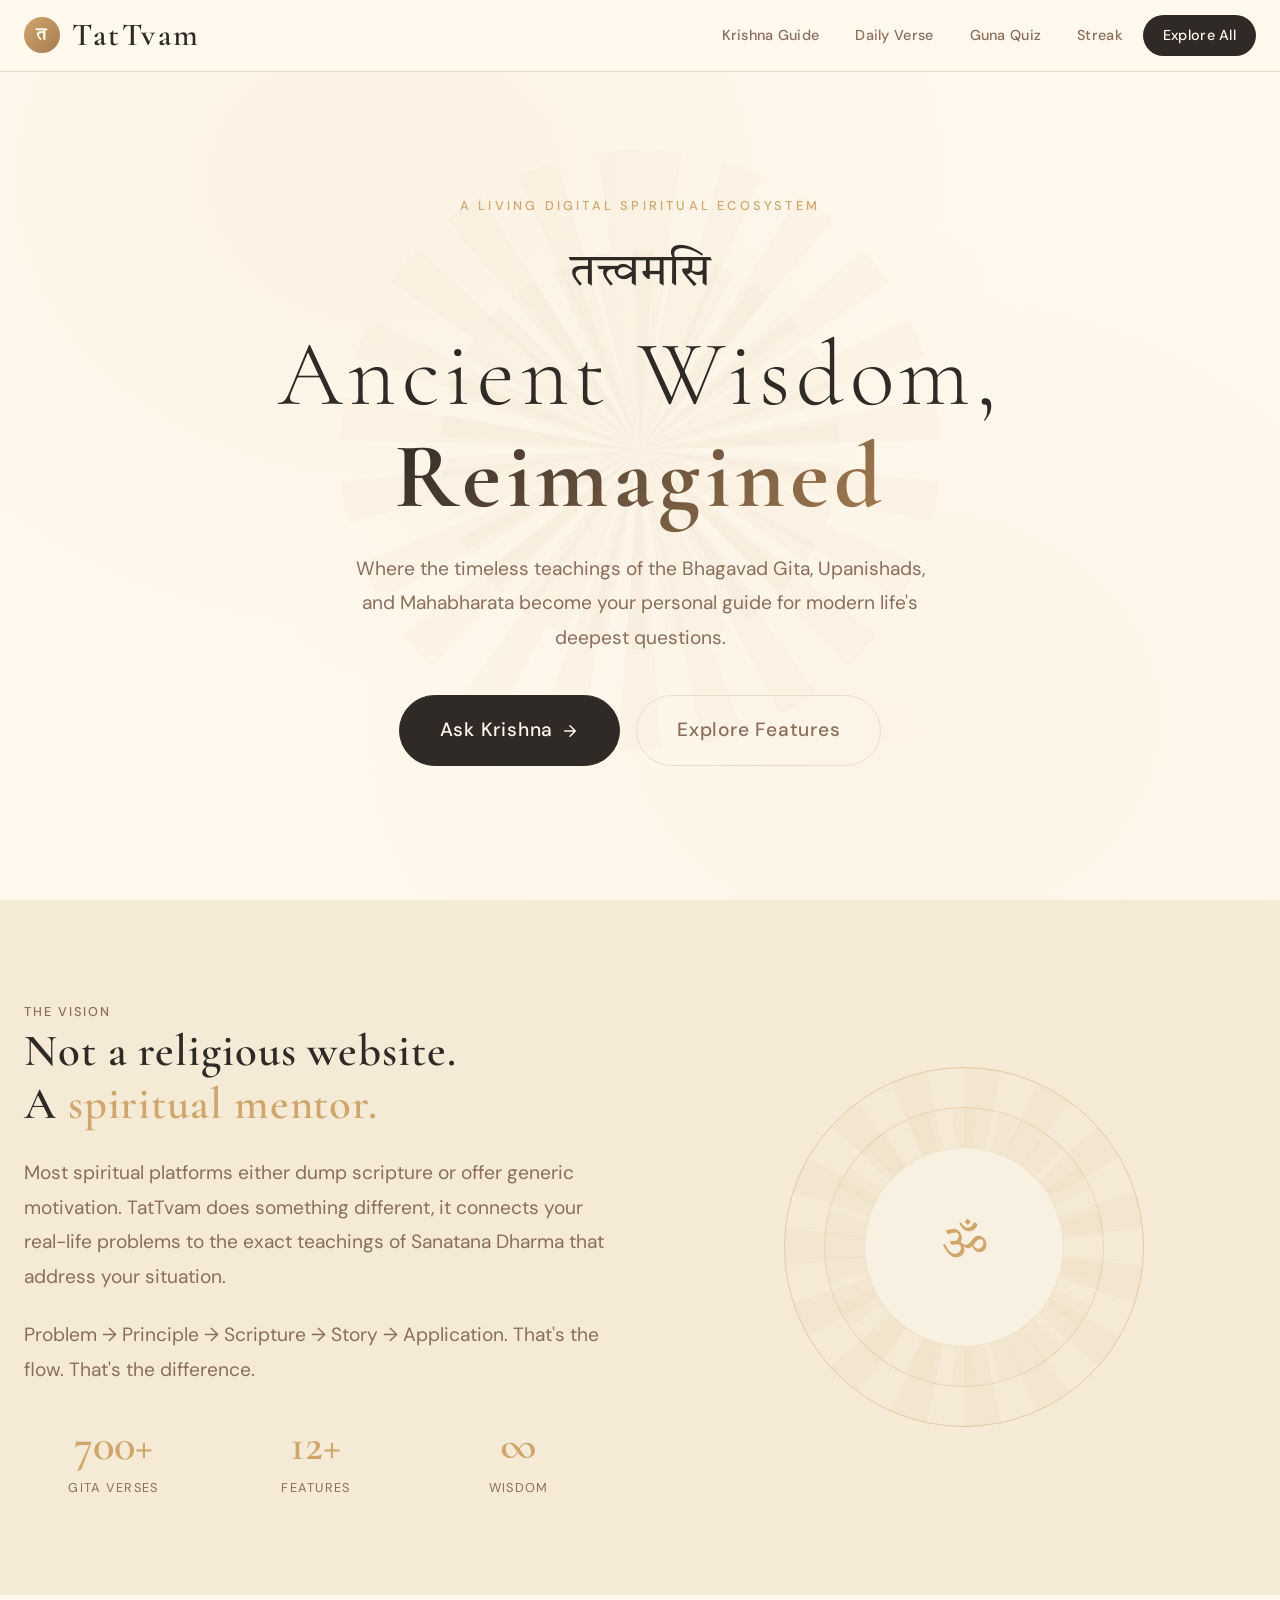
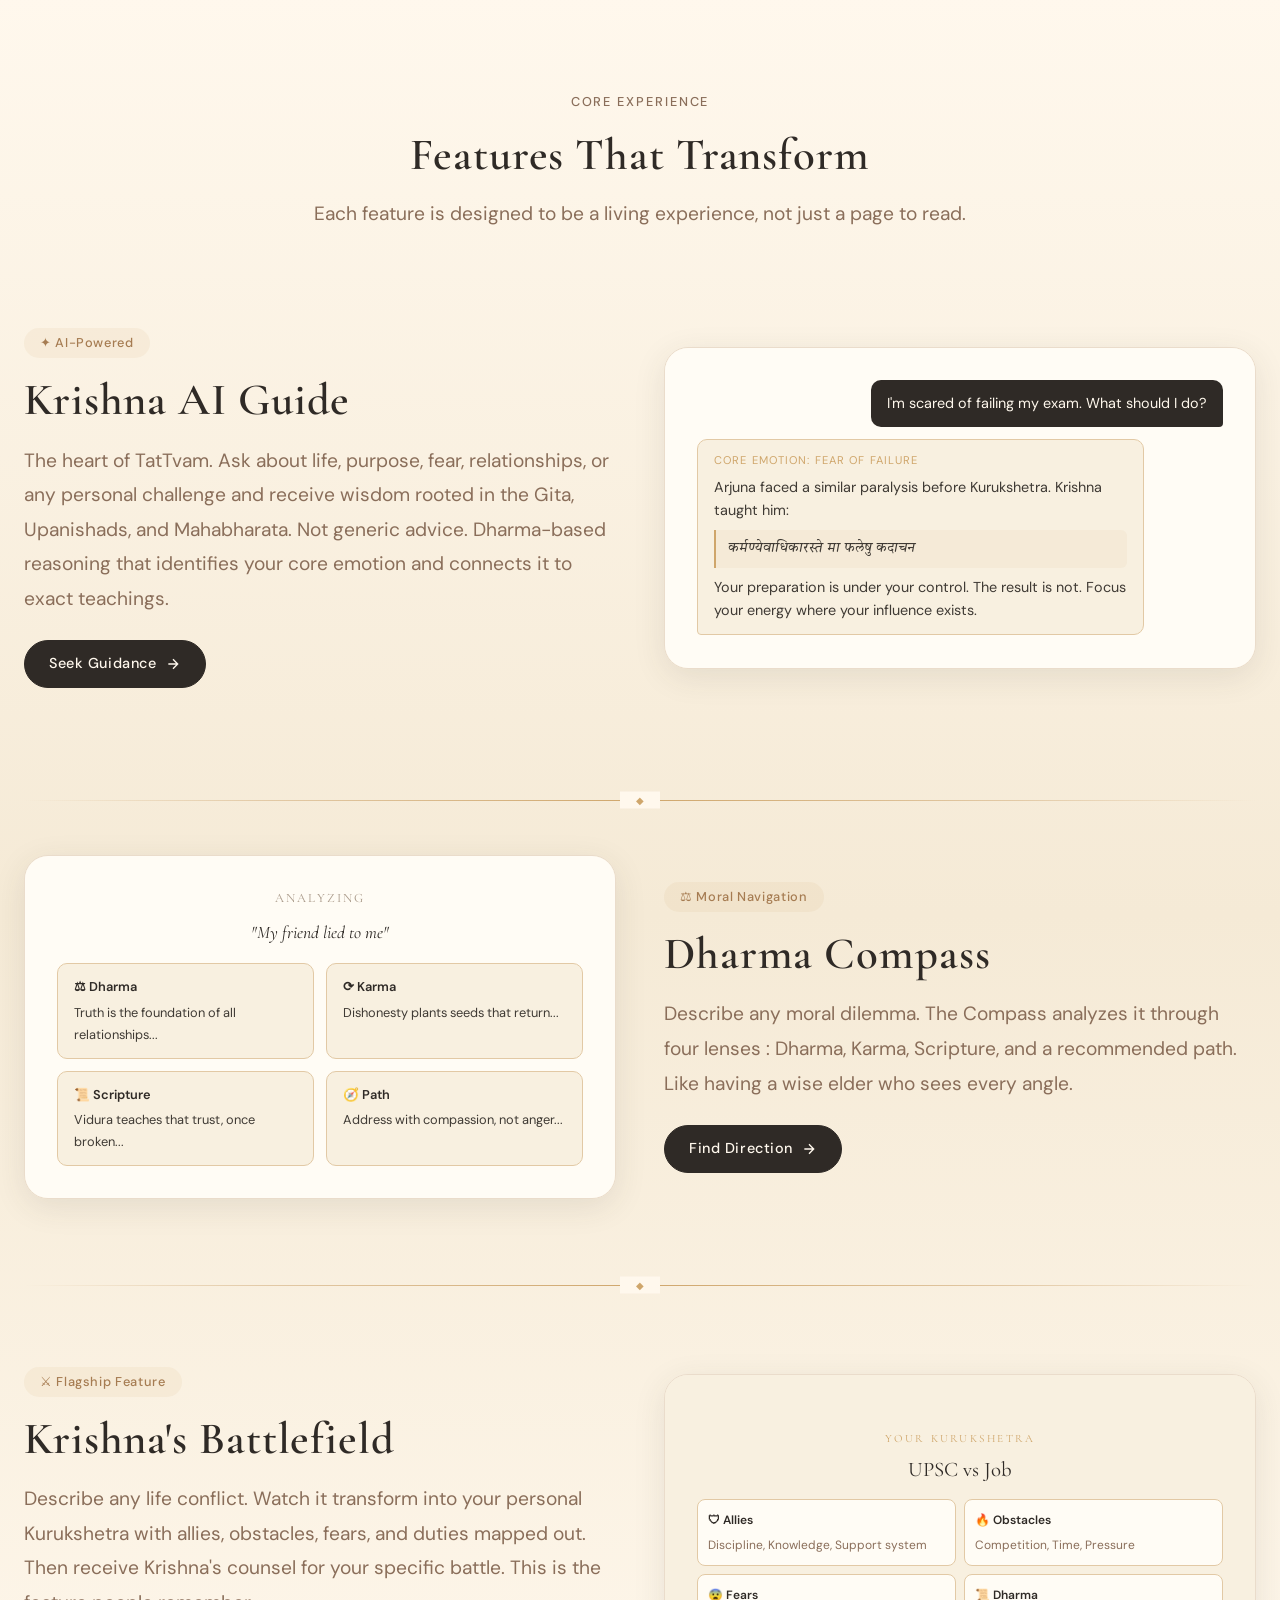
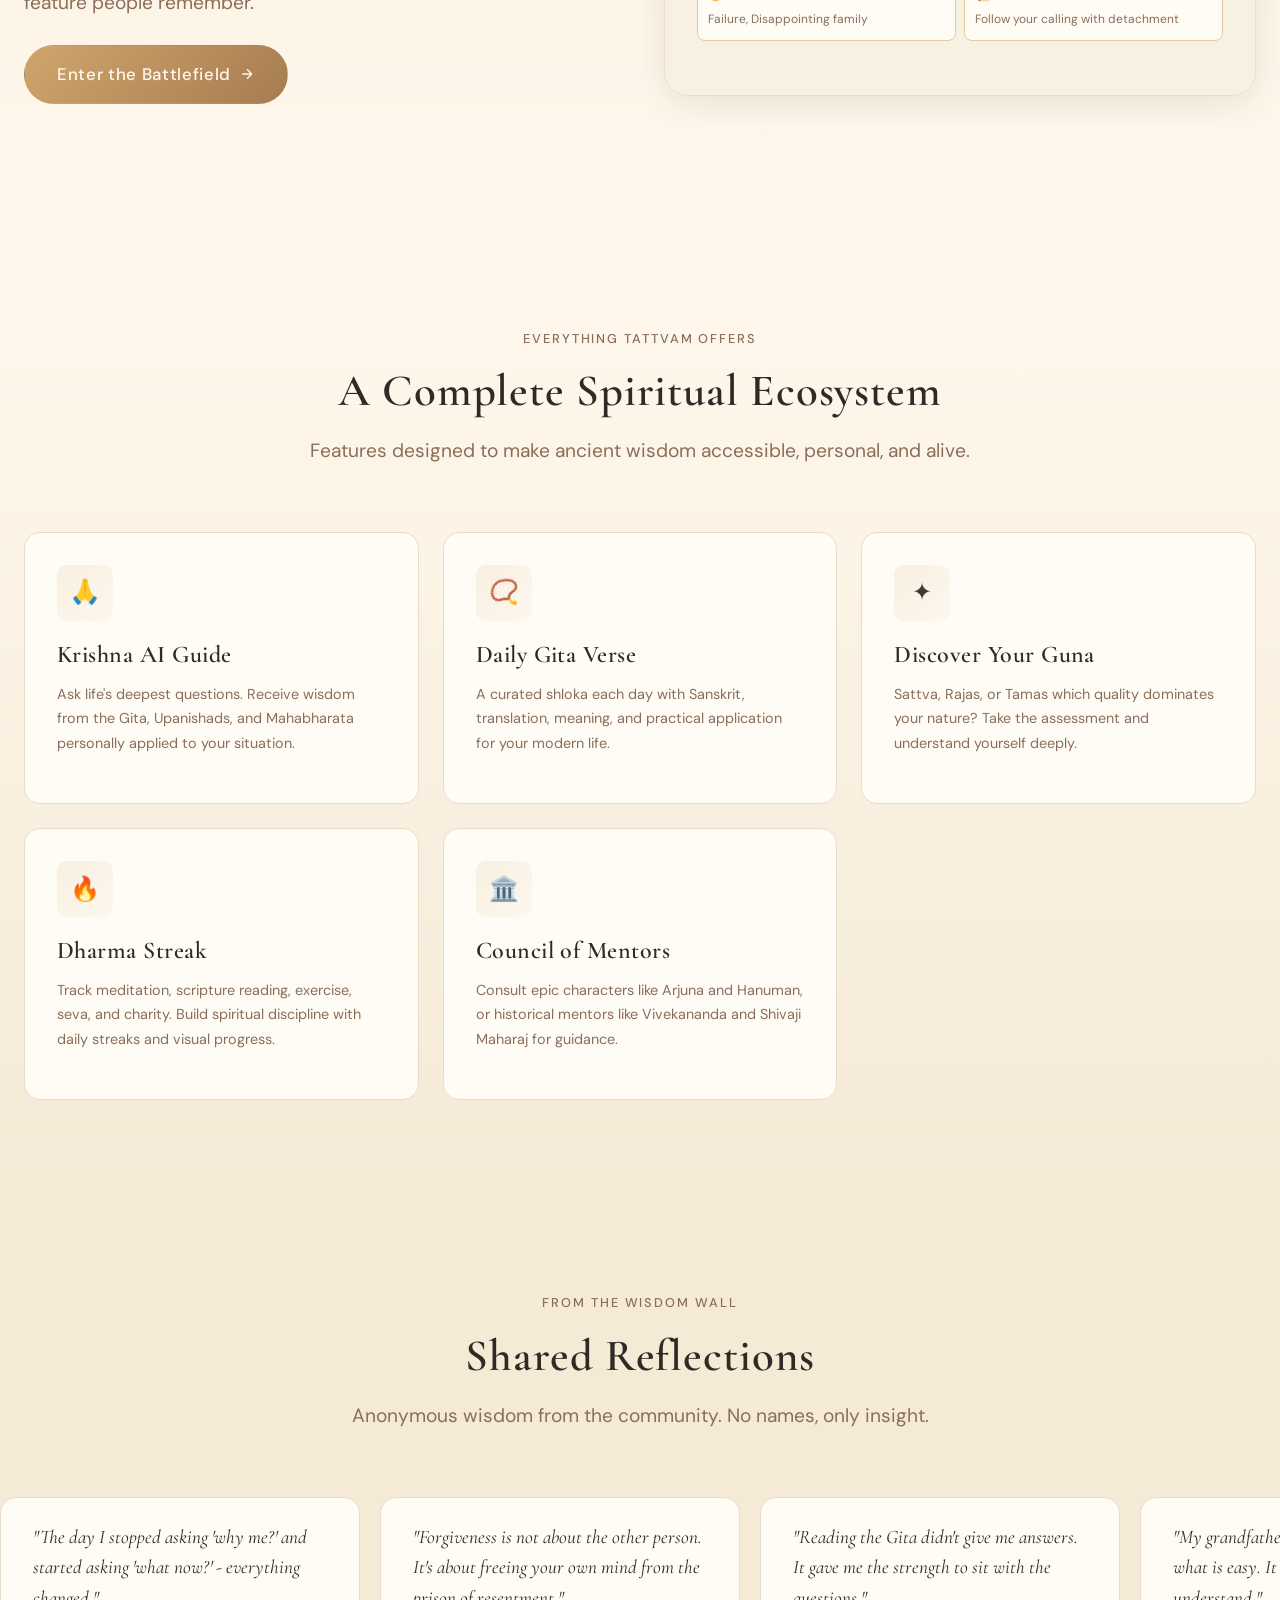
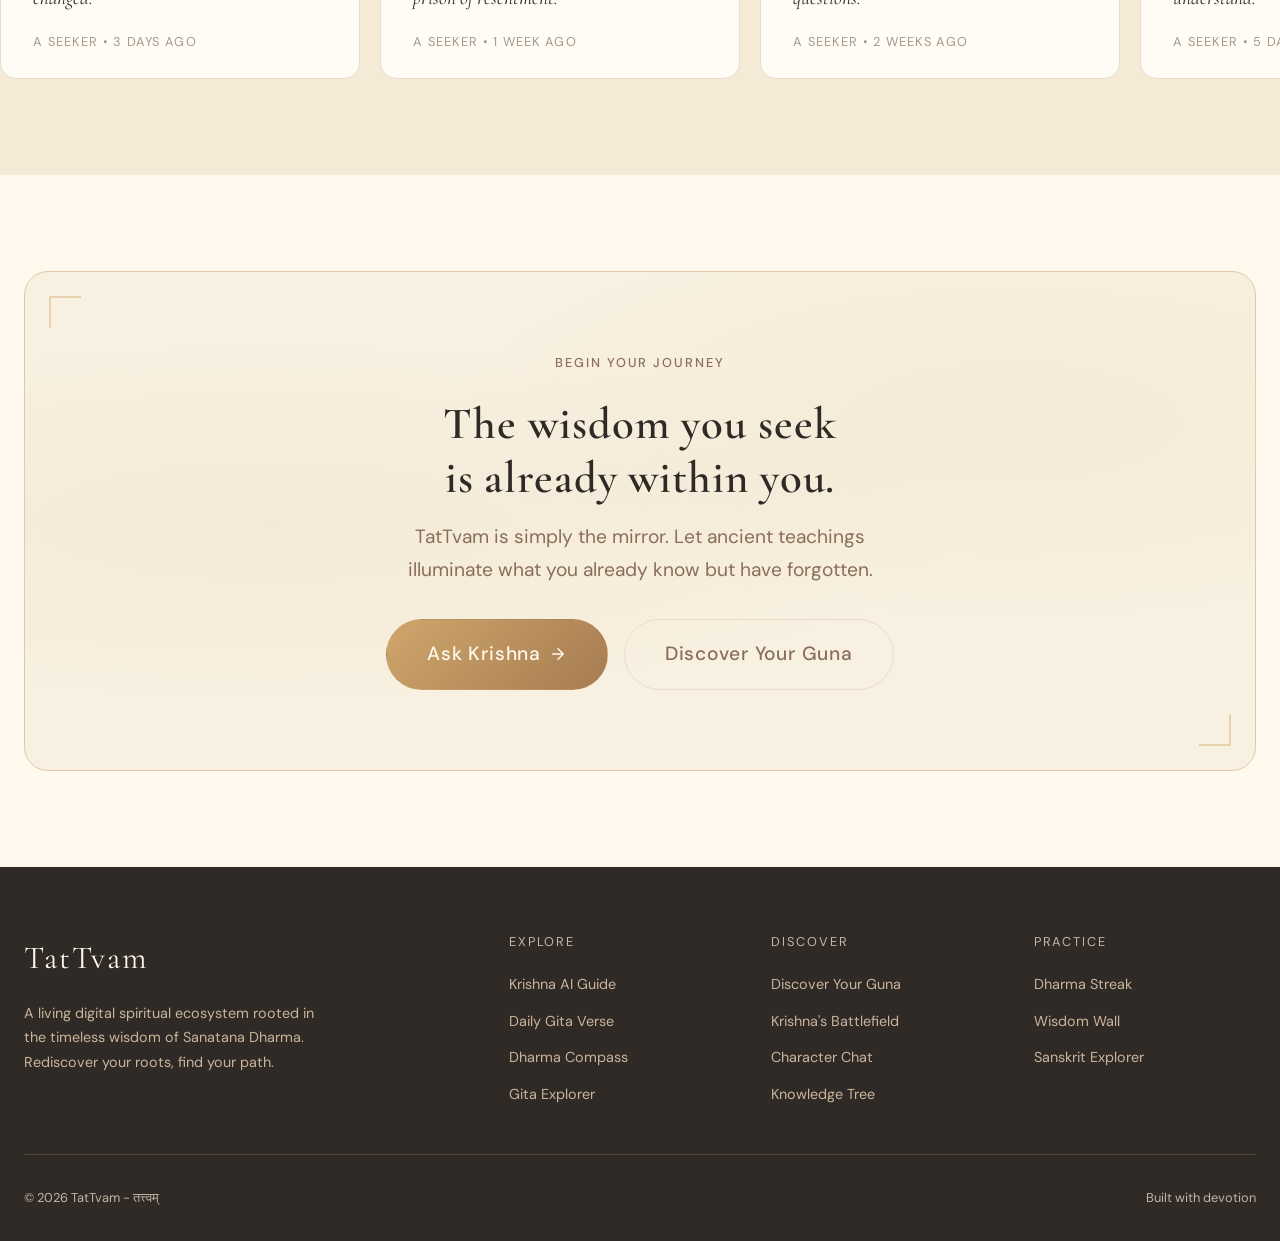
==== commit ed0f42d2: "Files removed (Not working ones)" ====
--- a/index.html
+++ b/index.html
@@ -33,12 +33,9 @@
       <div class="nav-links">
         <a href="pages/krishna-guide.html" class="nav-link">Krishna Guide</a>
         <a href="pages/gita-verse.html" class="nav-link">Daily Verse</a>
-        <a href="pages/dharma-compass.html" class="nav-link">Dharma Compass</a>
-        <a href="pages/gita-explorer.html" class="nav-link">Gita Explorer</a>
         <a href="pages/guna-quiz.html" class="nav-link">Guna Quiz</a>
-        <a href="pages/battlefield.html" class="nav-link">Battlefield</a>
         <a href="pages/dharma-streak.html" class="nav-link">Streak</a>
-        <a href="#" class="nav-cta">Explore All</a>
+        <a href="#all-features" class="nav-cta">Explore All</a>
       </div>
       <button class="nav-toggle" id="navToggle" aria-label="Toggle navigation">
         <span></span><span></span><span></span>
@@ -49,15 +46,11 @@
   <div class="mobile-menu" id="mobileMenu">
     <a href="pages/krishna-guide.html" class="nav-link">Krishna Guide</a>
     <a href="pages/gita-verse.html" class="nav-link">Daily Verse</a>
-    <a href="pages/dharma-compass.html" class="nav-link">Dharma Compass</a>
-    <a href="pages/gita-explorer.html" class="nav-link">Gita Explorer</a>
     <a href="pages/guna-quiz.html" class="nav-link">Guna Quiz</a>
-    <a href="pages/battlefield.html" class="nav-link">Battlefield</a>
     <a href="pages/dharma-streak.html" class="nav-link">Streak</a>
     <a href="pages/character-chat.html" class="nav-link">Character Chat</a>
+    <a href="pages/knowledge-tree.html" class="nav-link">Knowledge Tree</a>
     <a href="pages/wisdom-wall.html" class="nav-link">Wisdom Wall</a>
-    <a href="pages/sanskrit-explorer.html" class="nav-link">Sanskrit Explorer</a>
-    <a href="pages/knowledge-tree.html" class="nav-link">Knowledge Tree</a>
   </div>
 
   <!-- ============ HERO ============ -->
@@ -90,11 +83,6 @@
           Explore Features
         </a>
       </div>
-    </div>
-
-    <div class="hero-scroll-hint">
-      <span>Scroll to discover</span>
-      <div class="scroll-arrow"></div>
     </div>
   </section>
 
@@ -289,7 +277,7 @@
       <div class="features-header reveal">
         <span class="text-label">Everything TatTvam Offers</span>
         <h2>A Complete Spiritual Ecosystem</h2>
-        <p>12 interconnected features designed to make ancient wisdom accessible, personal, and alive.</p>
+        <p>Features designed to make ancient wisdom accessible, personal, and alive.</p>
       </div>
 
       <div class="features-grid stagger">
@@ -308,23 +296,6 @@
             <p class="card-desc">A curated shloka each day with Sanskrit, translation, meaning, and practical application for your modern life.</p>
           </div>
         </a>
-
-        <a href="pages/dharma-compass.html" class="feature-card-link reveal">
-          <div class="card-feature">
-            <div class="card-icon">🧭</div>
-            <h4 class="card-title">Dharma Compass</h4>
-            <p class="card-desc">Your moral GPS. Describe any dilemma and receive analysis through Dharma, Karma, Scripture, and a recommended path.</p>
-          </div>
-        </a>
-
-        <a href="pages/gita-explorer.html" class="feature-card-link reveal">
-          <div class="card-feature">
-            <div class="card-icon">📖</div>
-            <h4 class="card-title">Interactive Gita</h4>
-            <p class="card-desc">Not a PDF. Each verse with Sanskrit, transliteration, translation, explanation, and modern interpretation. Bookmark and track progress.</p>
-          </div>
-        </a>
-
         <a href="pages/guna-quiz.html" class="feature-card-link reveal">
           <div class="card-feature">
             <div class="card-icon">✦</div>
@@ -332,15 +303,6 @@
             <p class="card-desc">Sattva, Rajas, or Tamas which quality dominates your nature? Take the assessment and understand yourself deeply.</p>
           </div>
         </a>
-
-        <a href="pages/battlefield.html" class="feature-card-link reveal">
-          <div class="card-feature">
-            <div class="card-icon">⚔️</div>
-            <h4 class="card-title">Krishna's Battlefield</h4>
-            <p class="card-desc">Transform any life conflict into your personal Kurukshetra. Map allies, obstacles, fears, and duties. Receive divine counsel.</p>
-          </div>
-        </a>
-
         <a href="pages/dharma-streak.html" class="feature-card-link reveal">
           <div class="card-feature">
             <div class="card-icon">🔥</div>
@@ -356,40 +318,6 @@
             <p class="card-desc">Consult epic characters like Arjuna and Hanuman, or historical mentors like Vivekananda and Shivaji Maharaj for guidance.</p>
           </div>
         </a>
-
-        <a href="pages/wisdom-wall.html" class="feature-card-link reveal">
-          <div class="card-feature">
-            <div class="card-icon">🕊️</div>
-            <h4 class="card-title">Wisdom Wall</h4>
-            <p class="card-desc">An anonymous space where people share spiritual insights, lessons learned, and moments of clarity. No usernames. Only wisdom.</p>
-          </div>
-        </a>
-
-        <a href="pages/sanskrit-explorer.html" class="feature-card-link reveal">
-          <div class="card-feature">
-            <div class="card-icon">🔤</div>
-            <h4 class="card-title">Sanskrit Explorer</h4>
-            <p class="card-desc">Search any Sanskrit word see its meaning, origin, usage across scriptures, and how it connects to daily life.</p>
-          </div>
-        </a>
-
-        <a href="pages/knowledge-tree.html" class="feature-card-link reveal">
-          <div class="card-feature">
-            <div class="card-icon">🌳</div>
-            <h4 class="card-title">Knowledge Tree</h4>
-            <p class="card-desc">A visual tree of Sanatana Dharma. Explore branches of Karma, Dharma, Yoga, Moksha, Vedanta, Bhakti, and more.</p>
-          </div>
-        </a>
-
-        <a href="pages/gita-explorer.html" class="feature-card-link reveal">
-          <div class="card-feature">
-            <div class="card-icon">🗺️</div>
-            <h4 class="card-title">Scripture Search</h4>
-            <p class="card-desc">Ask any question and search across the Gita, Upanishads, Ramayana, and Mahabharata for relevant passages and teachings.</p>
-          </div>
-        </a>
-      </div>
-
     </div>
   </section>
 
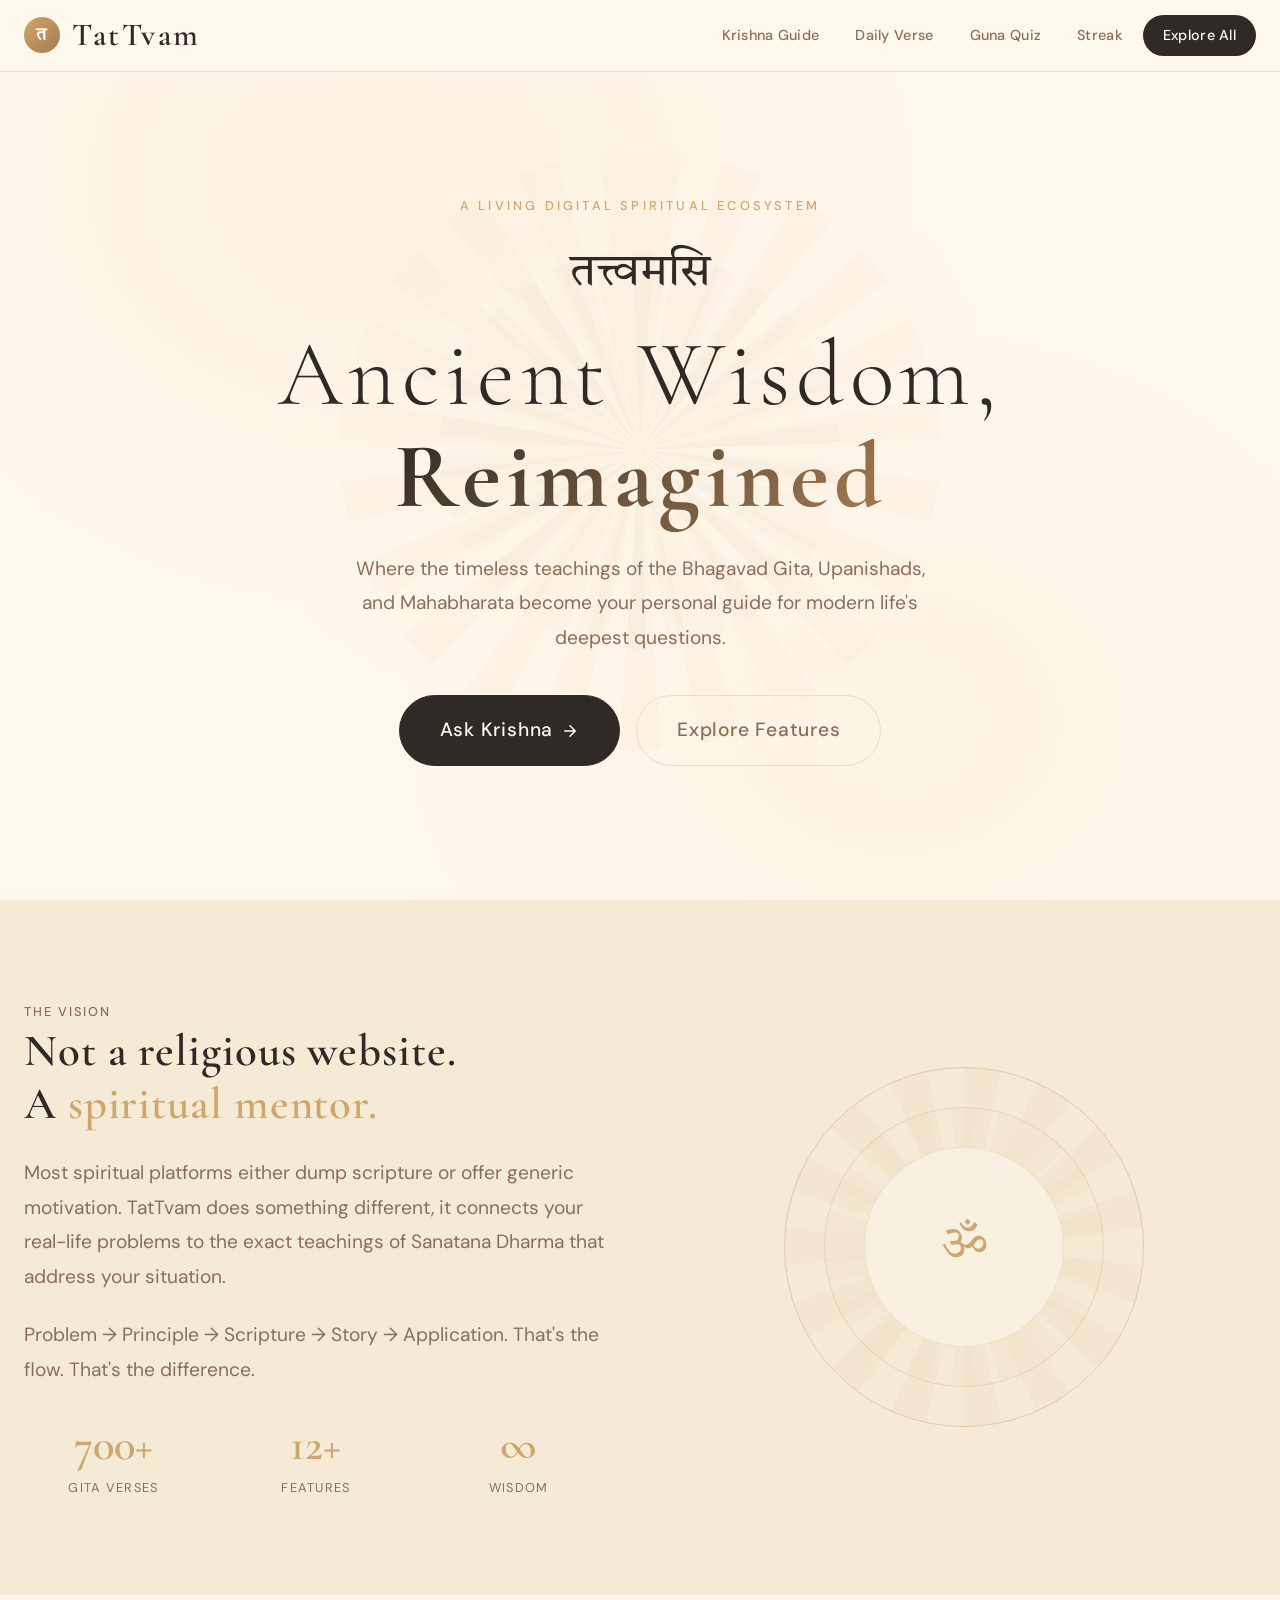
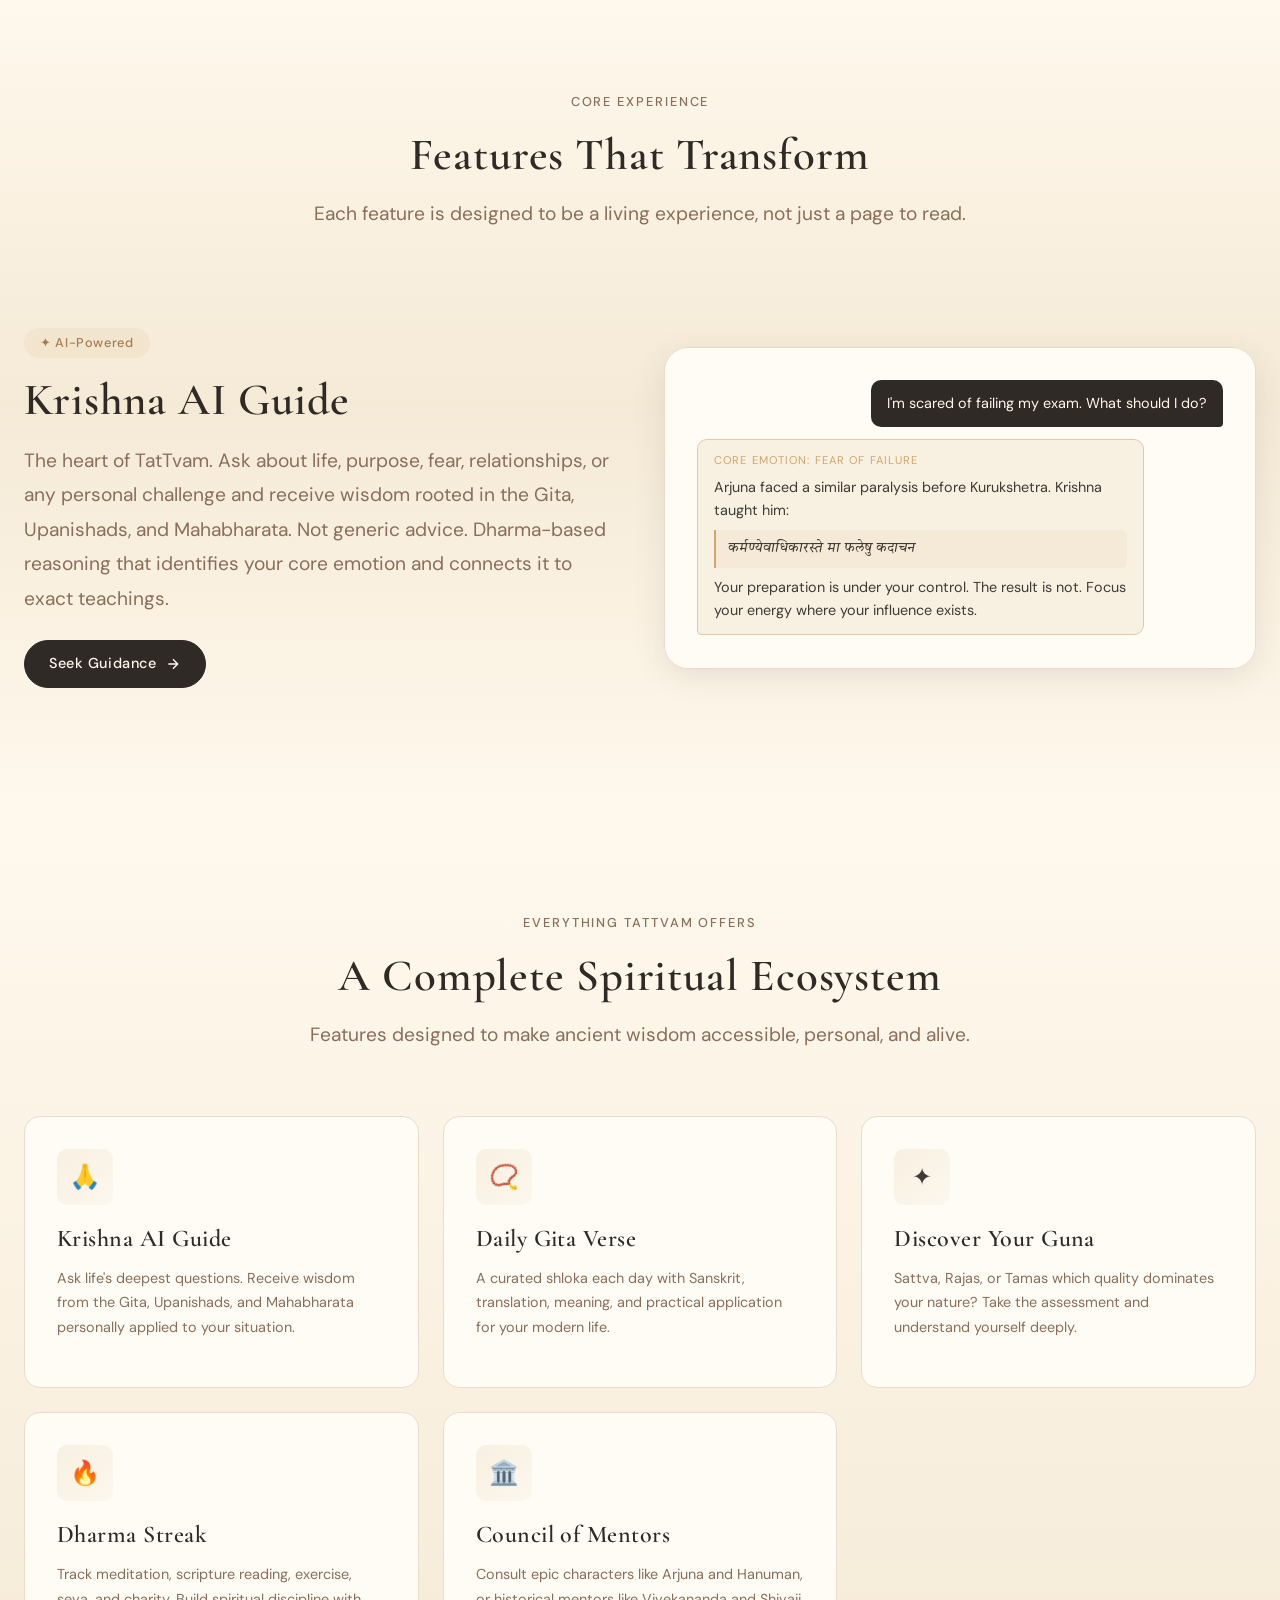
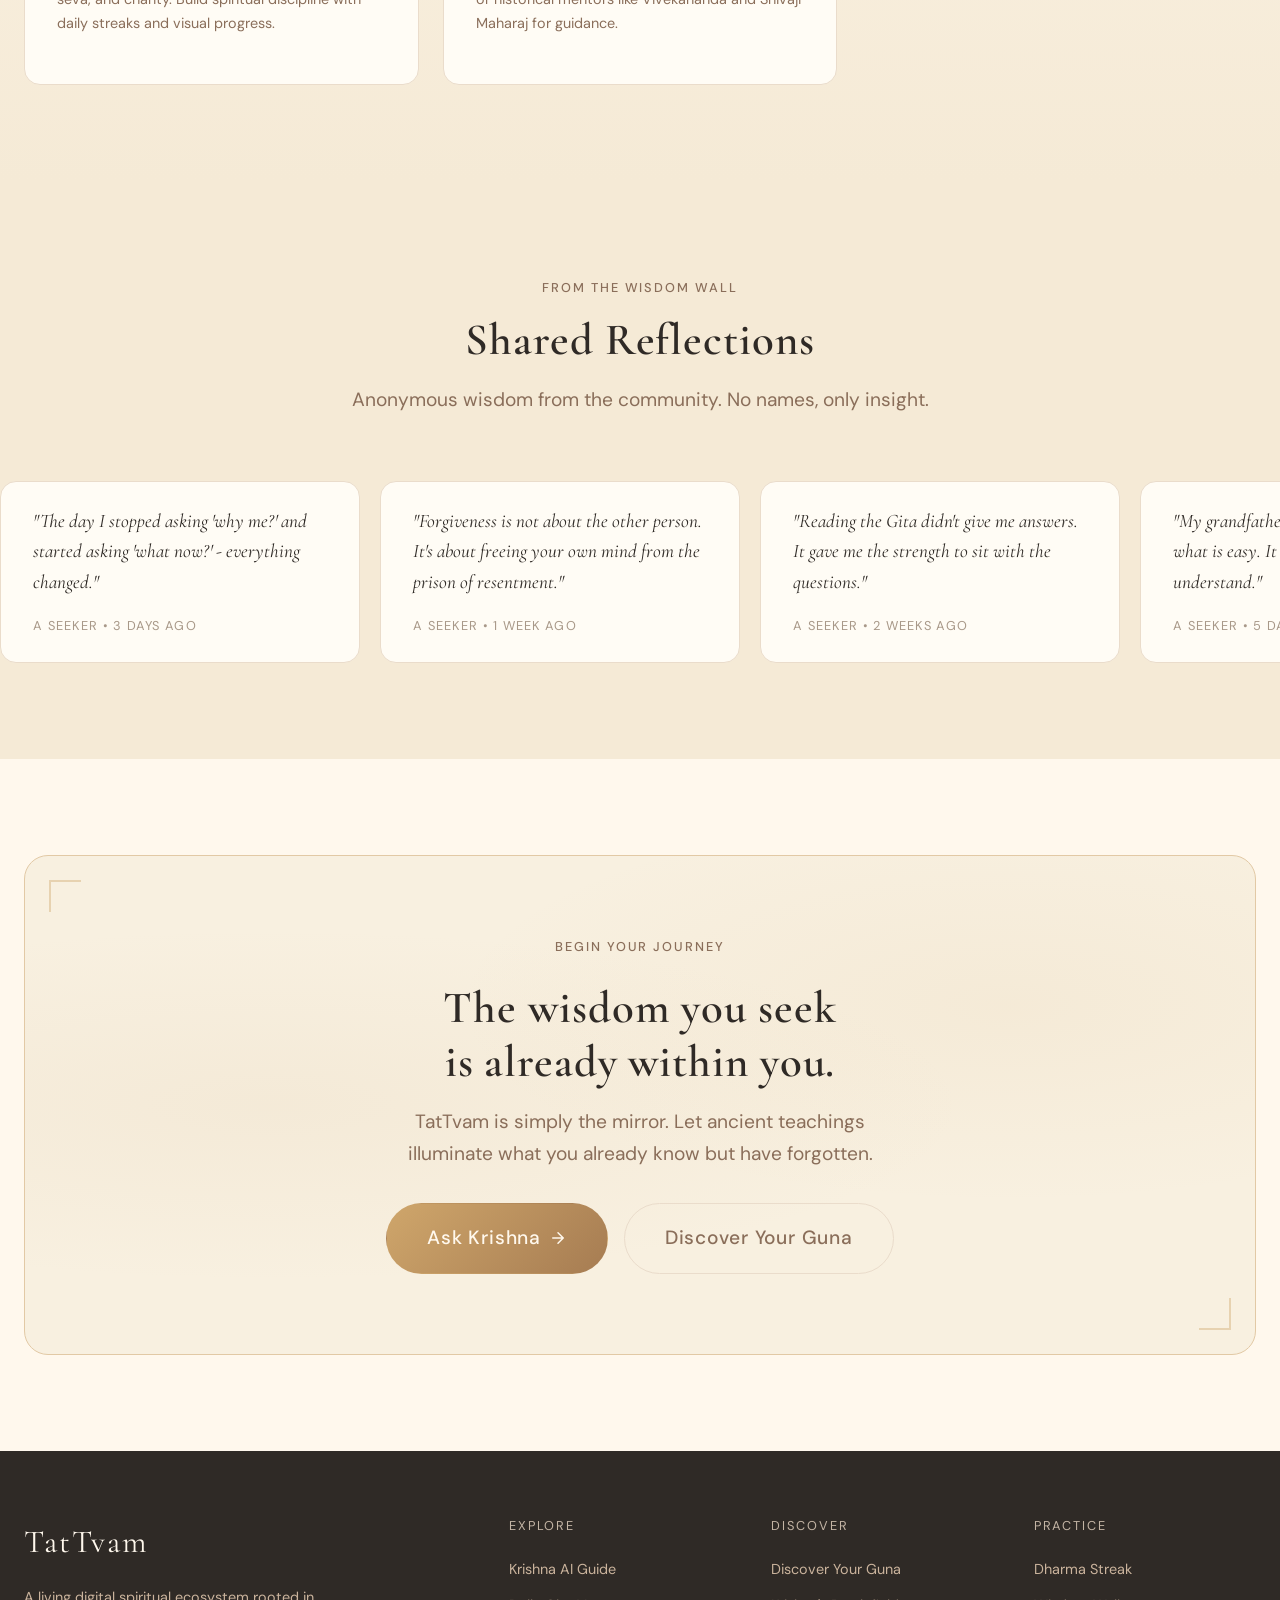
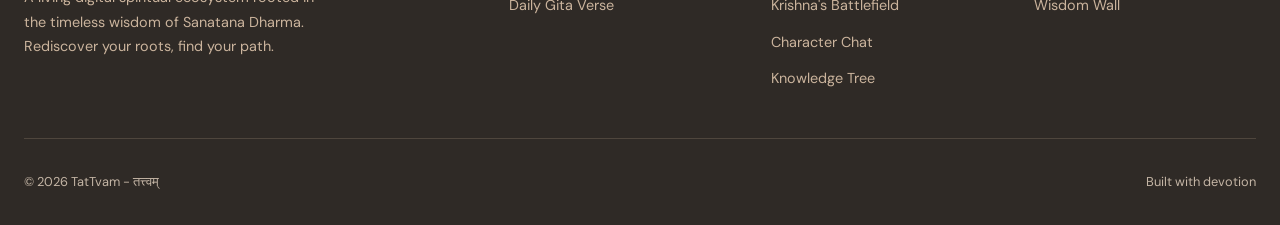
==== commit 518f114f: "New Updates" ====
--- a/index.html
+++ b/index.html
@@ -175,98 +175,6 @@
           </div>
         </div>
       </div>
-
-      <div class="divider-temple"></div>
-
-      <!-- Dharma Compass -->
-      <div class="core-feature-row reverse reveal">
-        <div class="core-feature-text">
-          <span class="core-feature-badge">⚖ Moral Navigation</span>
-          <h3>Dharma Compass</h3>
-          <p>
-            Describe any moral dilemma. The Compass analyzes it through four lenses :
-            Dharma, Karma, Scripture, and a recommended path.
-            Like having a wise elder who sees every angle.
-          </p>
-          <a href="pages/dharma-compass.html" class="btn btn-primary btn-round">
-            Find Direction
-            <svg width="16" height="16" viewBox="0 0 24 24" fill="none" stroke="currentColor" stroke-width="2"><path d="M5 12h14M12 5l7 7-7 7"/></svg>
-          </a>
-        </div>
-        <div class="core-feature-preview reveal-left">
-          <div class="core-feature-preview-inner">
-            <div style="text-align: center; margin-bottom: 16px;">
-              <div style="font-family: var(--font-heading); font-size: 0.8rem; text-transform: uppercase; letter-spacing: 0.15em; color: var(--color-text-muted); margin-bottom: 8px;">Analyzing</div>
-              <div style="font-family: var(--font-heading); font-size: 1.1rem; color: var(--color-text-dark); font-style: italic;">"My friend lied to me"</div>
-            </div>
-            <div class="mini-compass">
-              <div class="mini-compass-card">
-                <div class="mini-compass-card-title">⚖ Dharma</div>
-                Truth is the foundation of all relationships...
-              </div>
-              <div class="mini-compass-card">
-                <div class="mini-compass-card-title">⟳ Karma</div>
-                Dishonesty plants seeds that return...
-              </div>
-              <div class="mini-compass-card">
-                <div class="mini-compass-card-title">📜 Scripture</div>
-                Vidura teaches that trust, once broken...
-              </div>
-              <div class="mini-compass-card">
-                <div class="mini-compass-card-title">🧭 Path</div>
-                Address with compassion, not anger...
-              </div>
-            </div>
-          </div>
-        </div>
-      </div>
-
-      <div class="divider-temple"></div>
-
-      <!-- Krishna's Battlefield -->
-      <div class="core-feature-row reveal">
-        <div class="core-feature-text">
-          <span class="core-feature-badge">⚔ Flagship Feature</span>
-          <h3>Krishna's Battlefield</h3>
-          <p>
-            Describe any life conflict. Watch it transform into your personal Kurukshetra
-            with allies, obstacles, fears, and duties mapped out.
-            Then receive Krishna's counsel for your specific battle.
-            This is the feature people remember.
-          </p>
-          <a href="pages/battlefield.html" class="btn btn-gold btn-round btn-lg">
-            Enter the Battlefield
-            <svg width="16" height="16" viewBox="0 0 24 24" fill="none" stroke="currentColor" stroke-width="2"><path d="M5 12h14M12 5l7 7-7 7"/></svg>
-          </a>
-        </div>
-        <div class="core-feature-preview reveal-right">
-          <div class="core-feature-preview-inner" style="background: var(--color-parchment);">
-            <div style="text-align:center; margin-bottom: 12px;">
-              <div style="font-family: var(--font-heading); font-size: 0.7rem; text-transform: uppercase; letter-spacing: 0.2em; color: var(--color-gold);">Your Kurukshetra</div>
-              <div style="font-family: var(--font-heading); font-size: 1.3rem; color: var(--color-text-dark); margin-top: 4px;">UPSC vs Job</div>
-            </div>
-            <div style="display: grid; grid-template-columns: 1fr 1fr; gap: 8px; font-size: 0.75rem;">
-              <div style="background: var(--color-warm-white); border: 1px solid var(--color-champagne); border-radius: 8px; padding: 10px;">
-                <div style="font-weight: 600; color: var(--color-text-dark); margin-bottom: 4px;">🛡 Allies</div>
-                <div style="color: var(--color-text-secondary);">Discipline, Knowledge, Support system</div>
-              </div>
-              <div style="background: var(--color-warm-white); border: 1px solid var(--color-champagne); border-radius: 8px; padding: 10px;">
-                <div style="font-weight: 600; color: var(--color-text-dark); margin-bottom: 4px;">🔥 Obstacles</div>
-                <div style="color: var(--color-text-secondary);">Competition, Time, Pressure</div>
-              </div>
-              <div style="background: var(--color-warm-white); border: 1px solid var(--color-champagne); border-radius: 8px; padding: 10px;">
-                <div style="font-weight: 600; color: var(--color-text-dark); margin-bottom: 4px;">😨 Fears</div>
-                <div style="color: var(--color-text-secondary);">Failure, Disappointing family</div>
-              </div>
-              <div style="background: var(--color-warm-white); border: 1px solid var(--color-champagne); border-radius: 8px; padding: 10px;">
-                <div style="font-weight: 600; color: var(--color-text-dark); margin-bottom: 4px;">📜 Dharma</div>
-                <div style="color: var(--color-text-secondary);">Follow your calling with detachment</div>
-              </div>
-            </div>
-          </div>
-        </div>
-      </div>
-
     </div>
   </section>
 
@@ -433,8 +341,6 @@
           <div class="footer-links">
             <a href="pages/krishna-guide.html">Krishna AI Guide</a>
             <a href="pages/gita-verse.html">Daily Gita Verse</a>
-            <a href="pages/dharma-compass.html">Dharma Compass</a>
-            <a href="pages/gita-explorer.html">Gita Explorer</a>
           </div>
         </div>
         <div>
@@ -451,7 +357,6 @@
           <div class="footer-links">
             <a href="pages/dharma-streak.html">Dharma Streak</a>
             <a href="pages/wisdom-wall.html">Wisdom Wall</a>
-            <a href="pages/sanskrit-explorer.html">Sanskrit Explorer</a>
           </div>
         </div>
       </div>
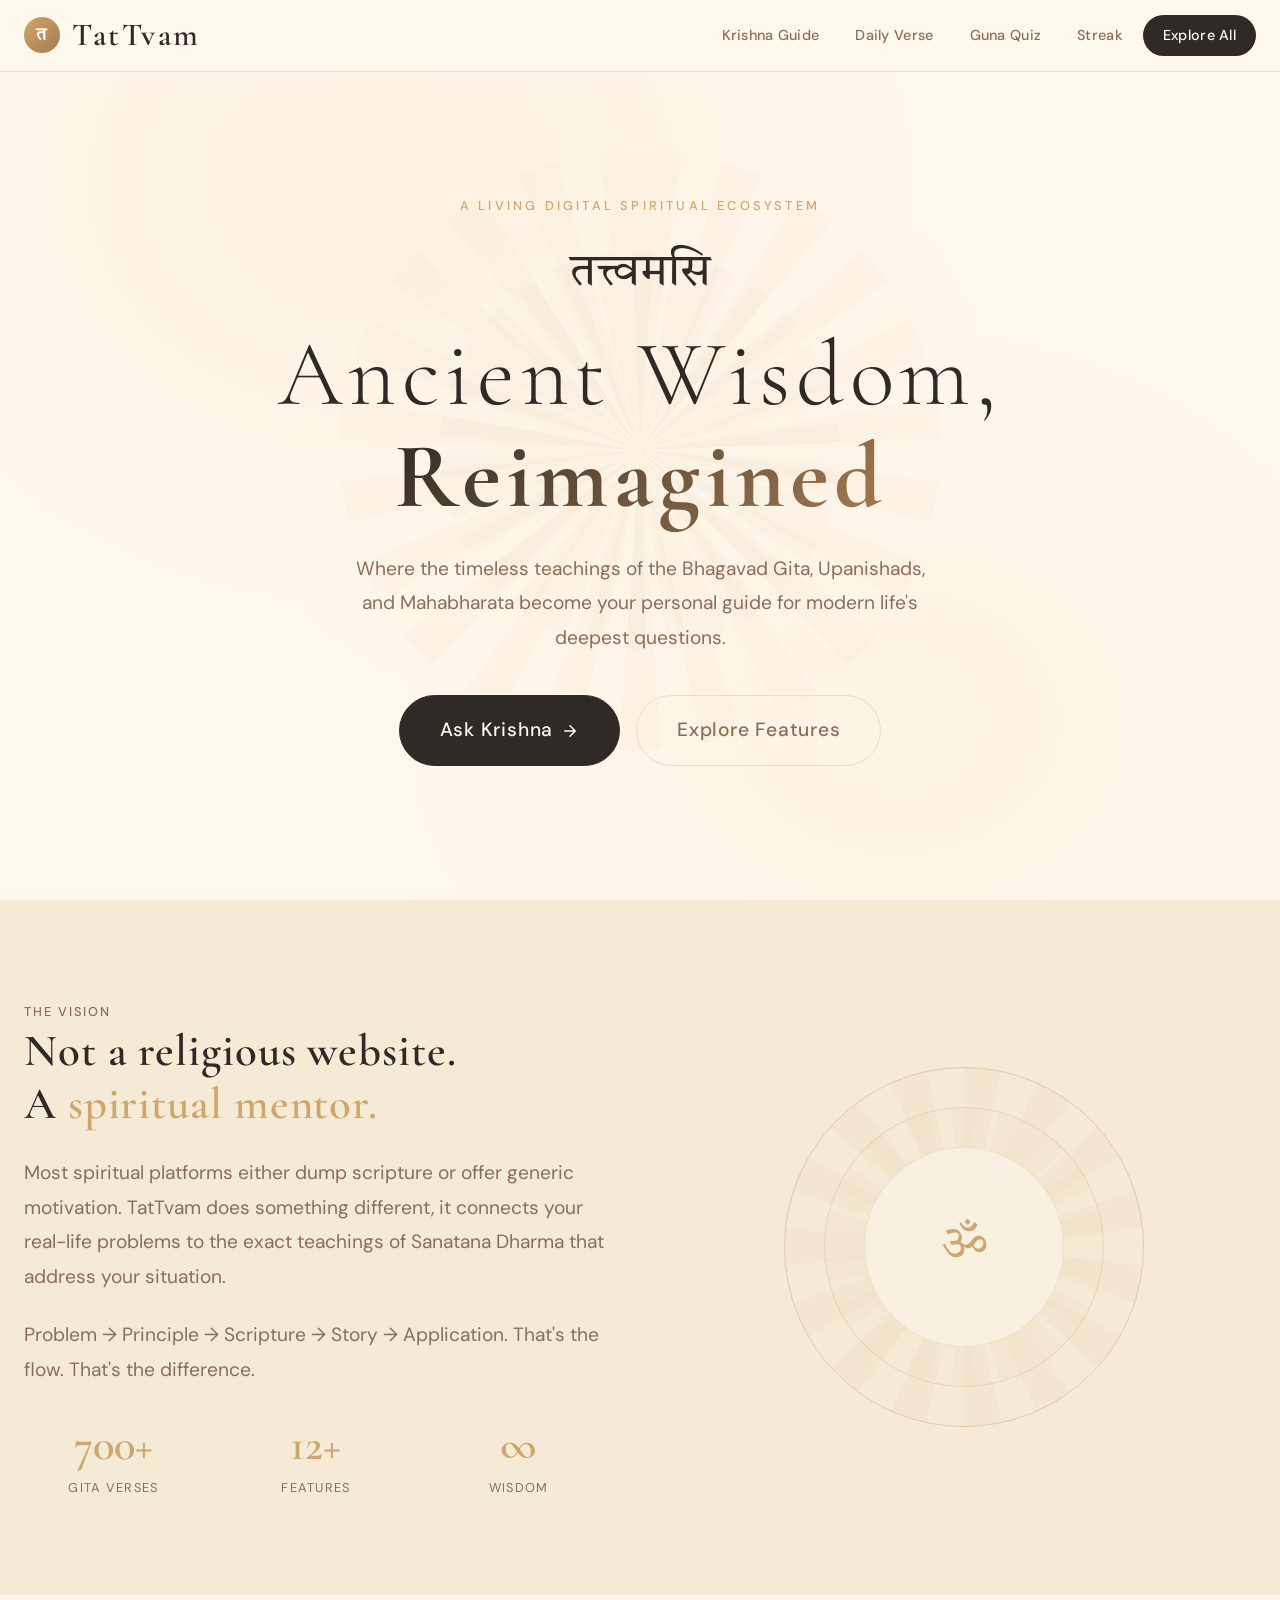
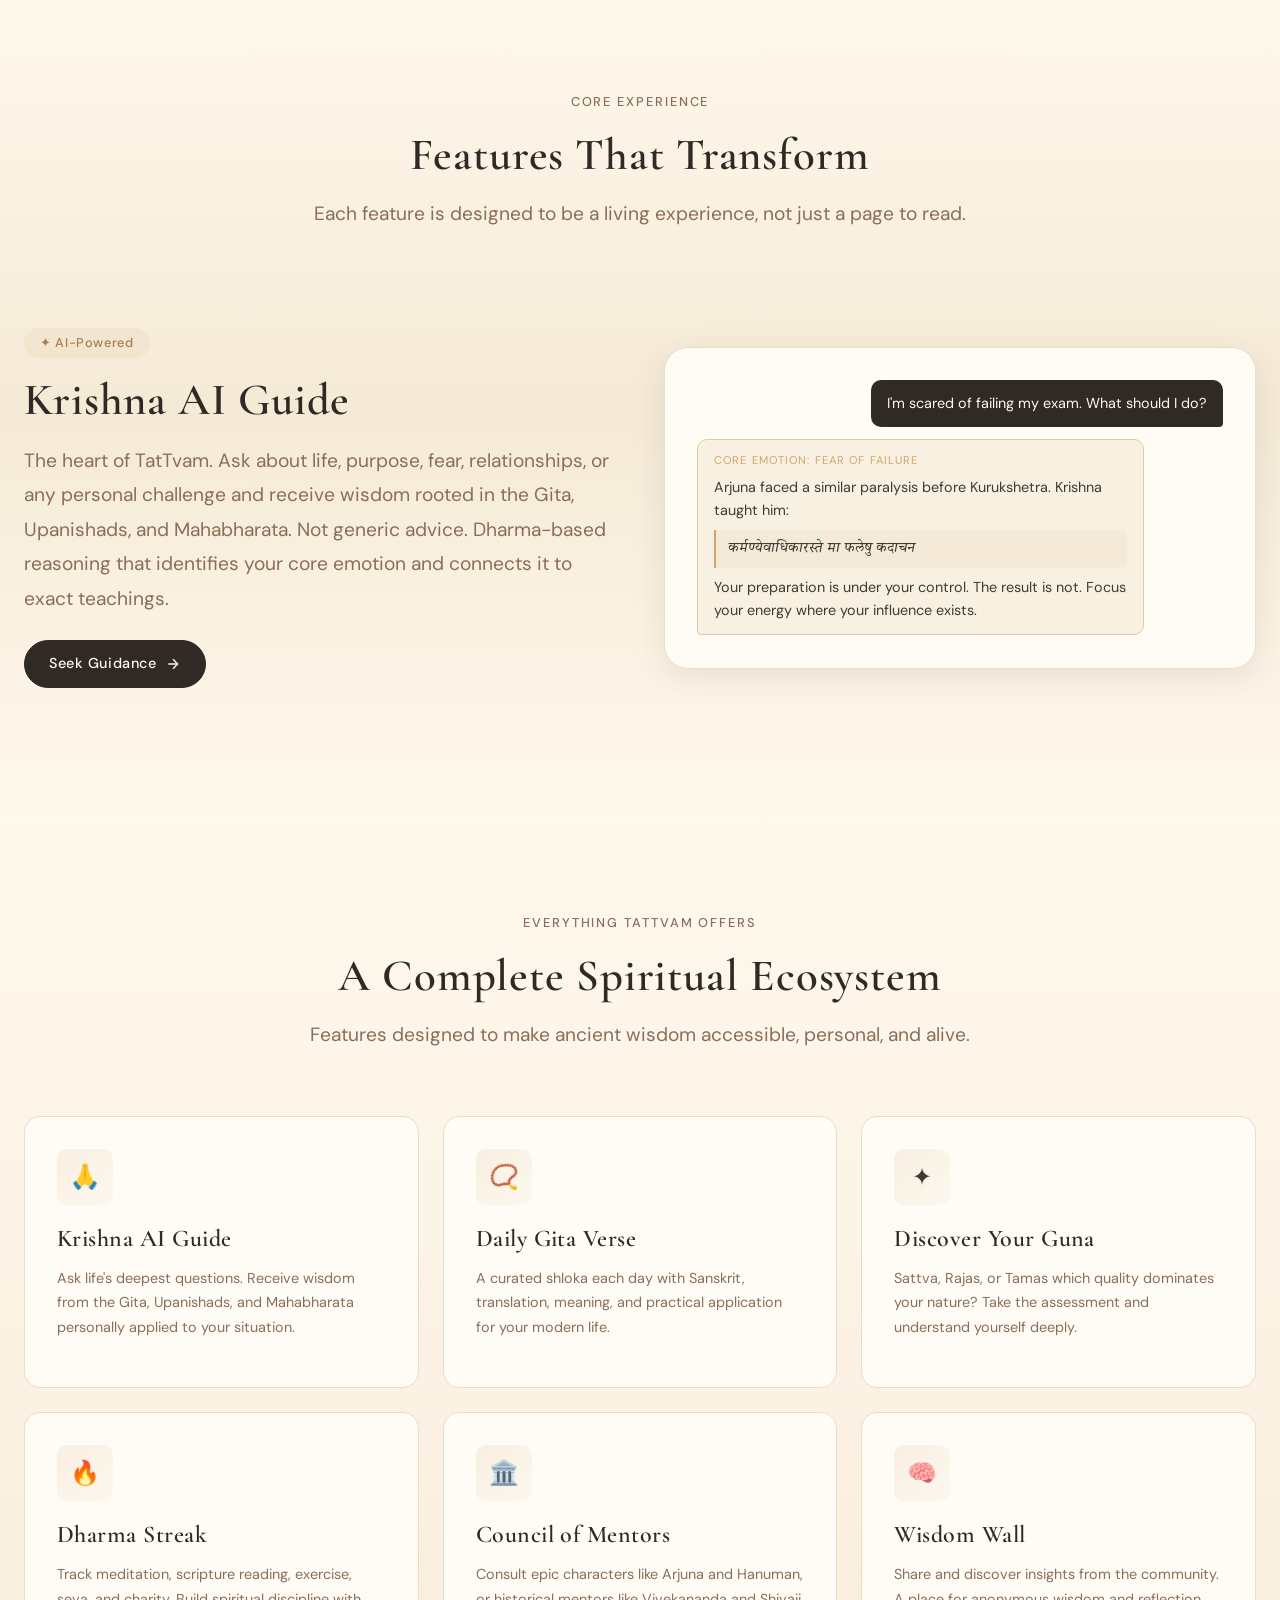
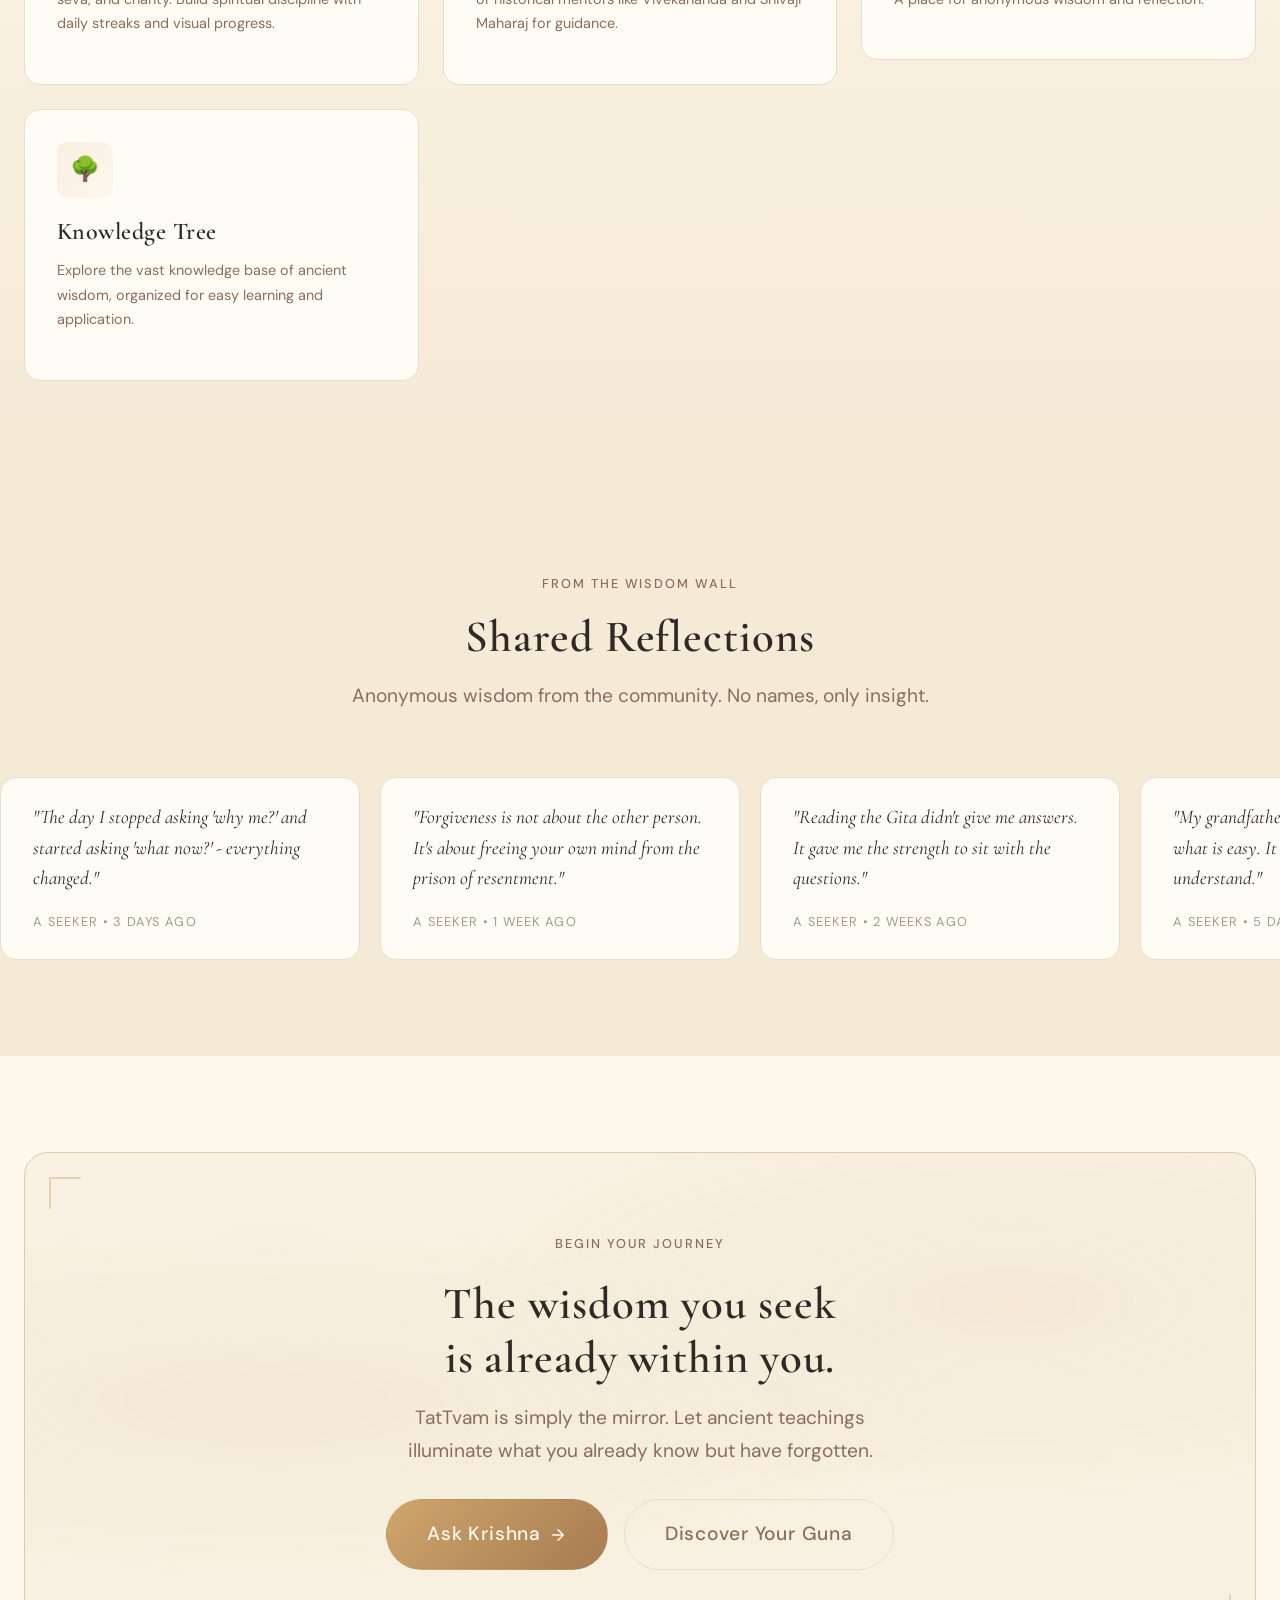
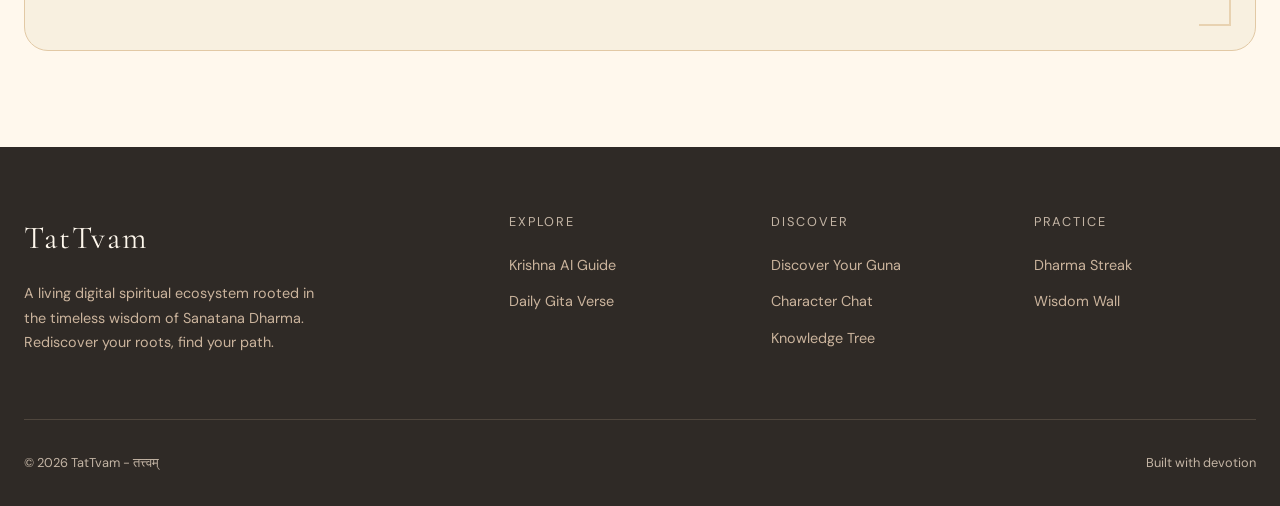
==== commit be43a901: "New updates" ====
--- a/index.html
+++ b/index.html
@@ -226,6 +226,24 @@
             <p class="card-desc">Consult epic characters like Arjuna and Hanuman, or historical mentors like Vivekananda and Shivaji Maharaj for guidance.</p>
           </div>
         </a>
+
+        
+        <a href="pages/wisdom-wall.html" class="feature-card-link reveal">
+          <div class="card-feature">
+            <div class="card-icon">🧠</div>
+            <h4 class="card-title">Wisdom Wall</h4>
+            <p class="card-desc">Share and discover insights from the community. A place for anonymous wisdom and reflection.</p>
+          </div>
+        </a>
+
+        
+        <a href="pages/knowledge-tree.html" class="feature-card-link reveal">
+          <div class="card-feature">
+            <div class="card-icon">🌳</div>
+            <h4 class="card-title">Knowledge Tree</h4>
+            <p class="card-desc">Explore the vast knowledge base of ancient wisdom, organized for easy learning and application.</p>
+          </div>
+        </a>
     </div>
   </section>
 
@@ -347,7 +365,6 @@
           <div class="footer-heading">Discover</div>
           <div class="footer-links">
             <a href="pages/guna-quiz.html">Discover Your Guna</a>
-            <a href="pages/battlefield.html">Krishna's Battlefield</a>
             <a href="pages/character-chat.html">Character Chat</a>
             <a href="pages/knowledge-tree.html">Knowledge Tree</a>
           </div>
